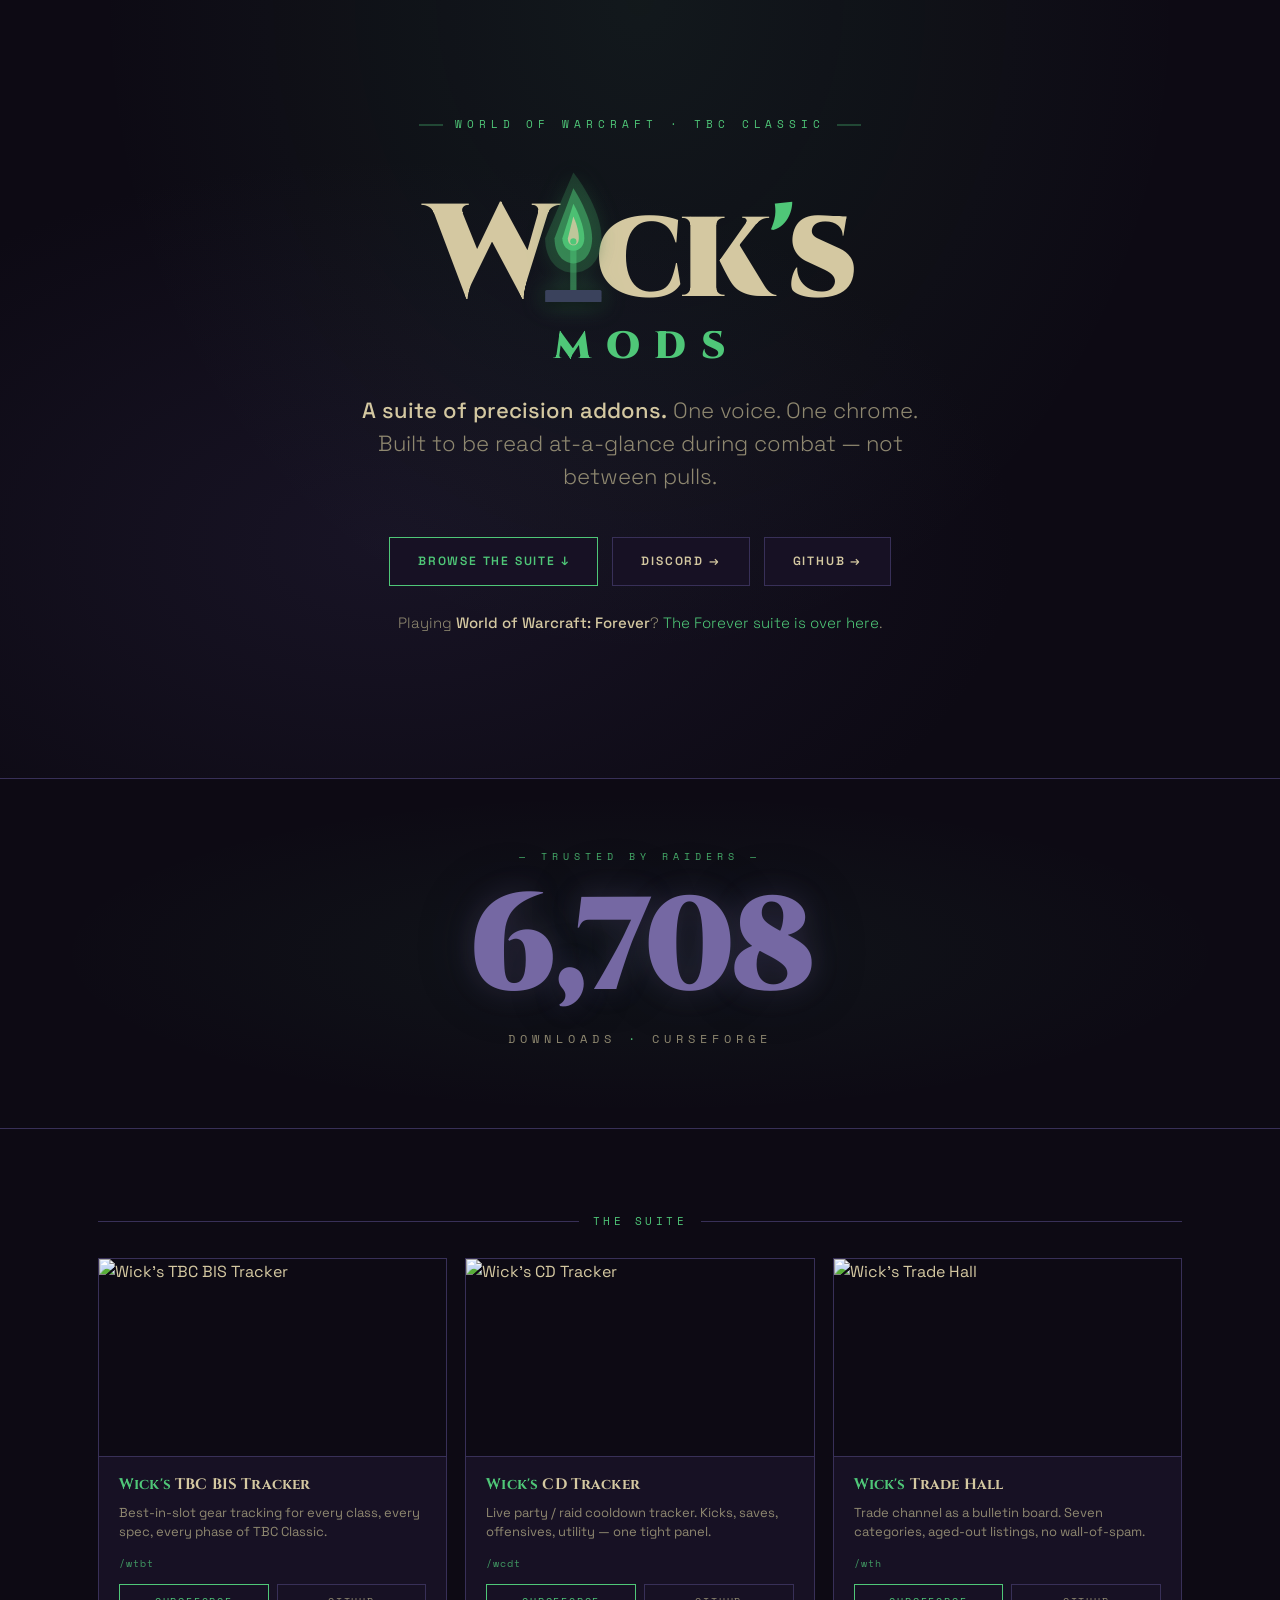
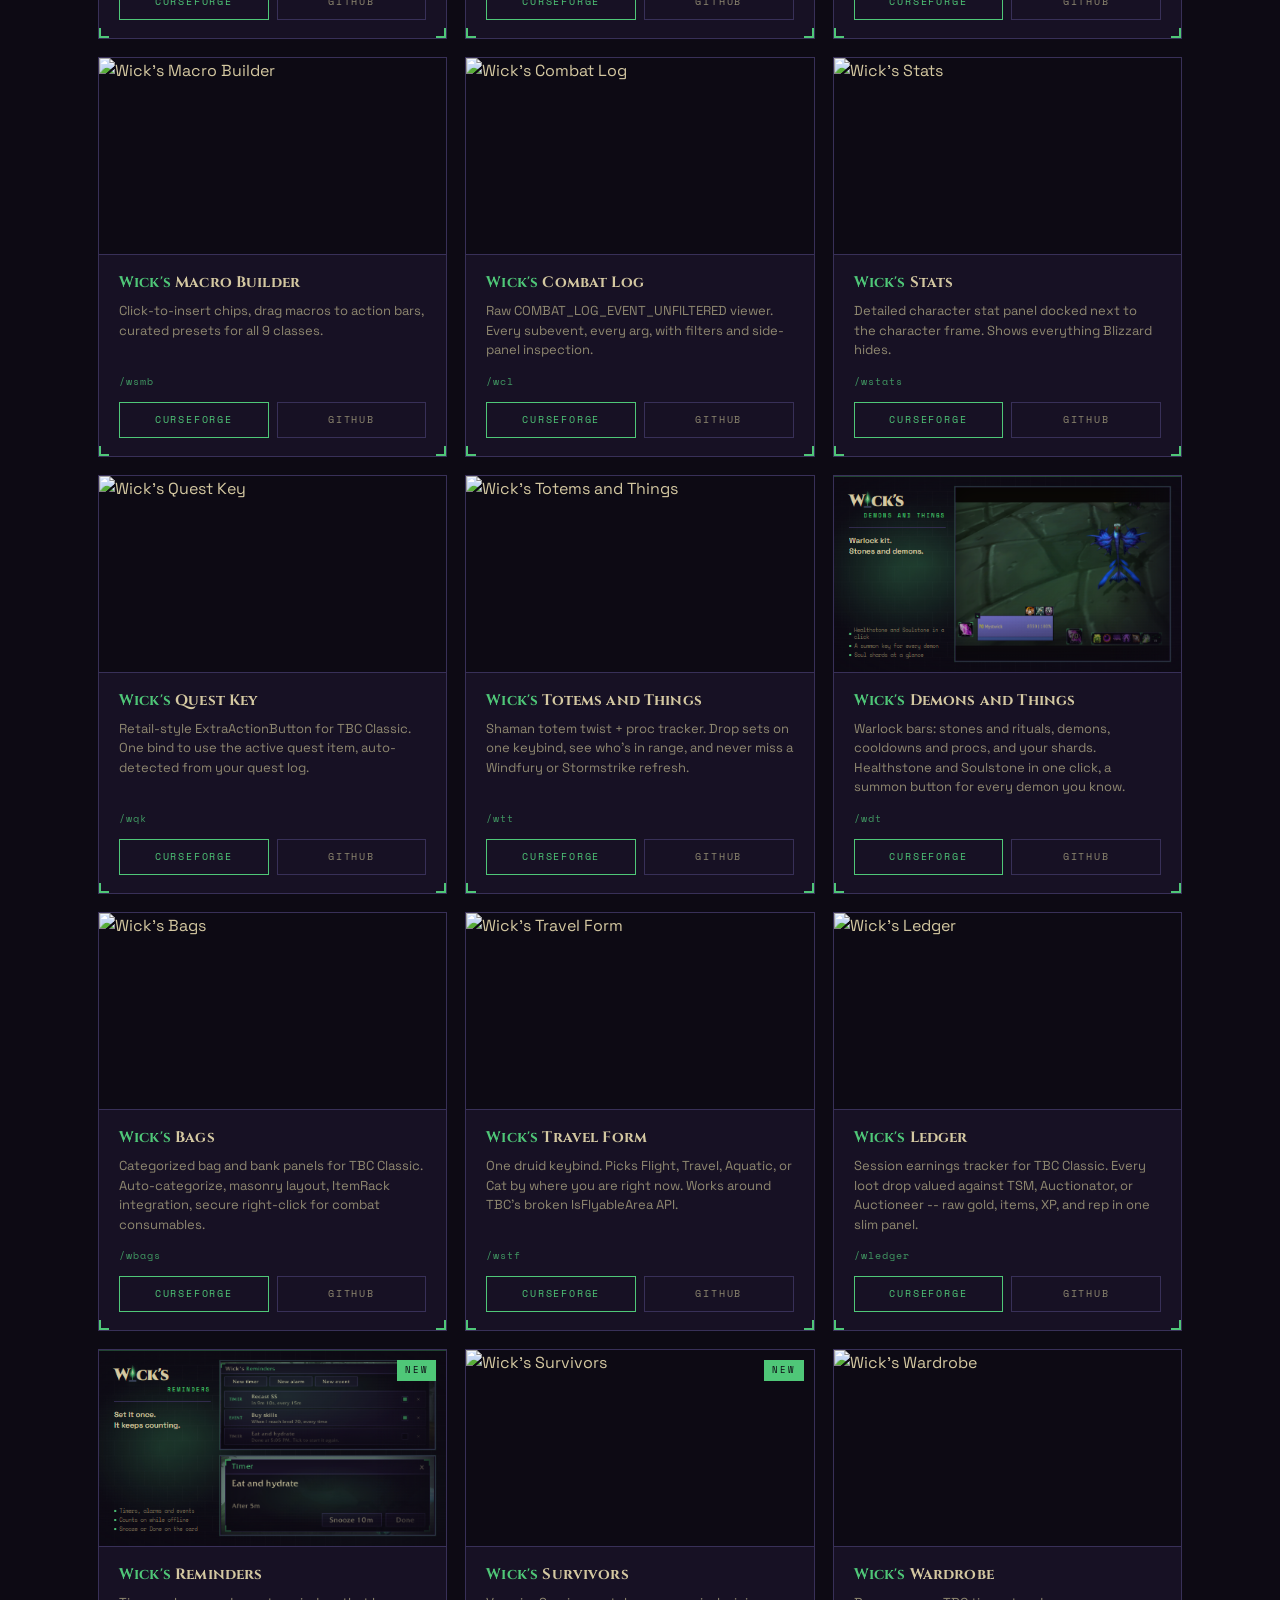
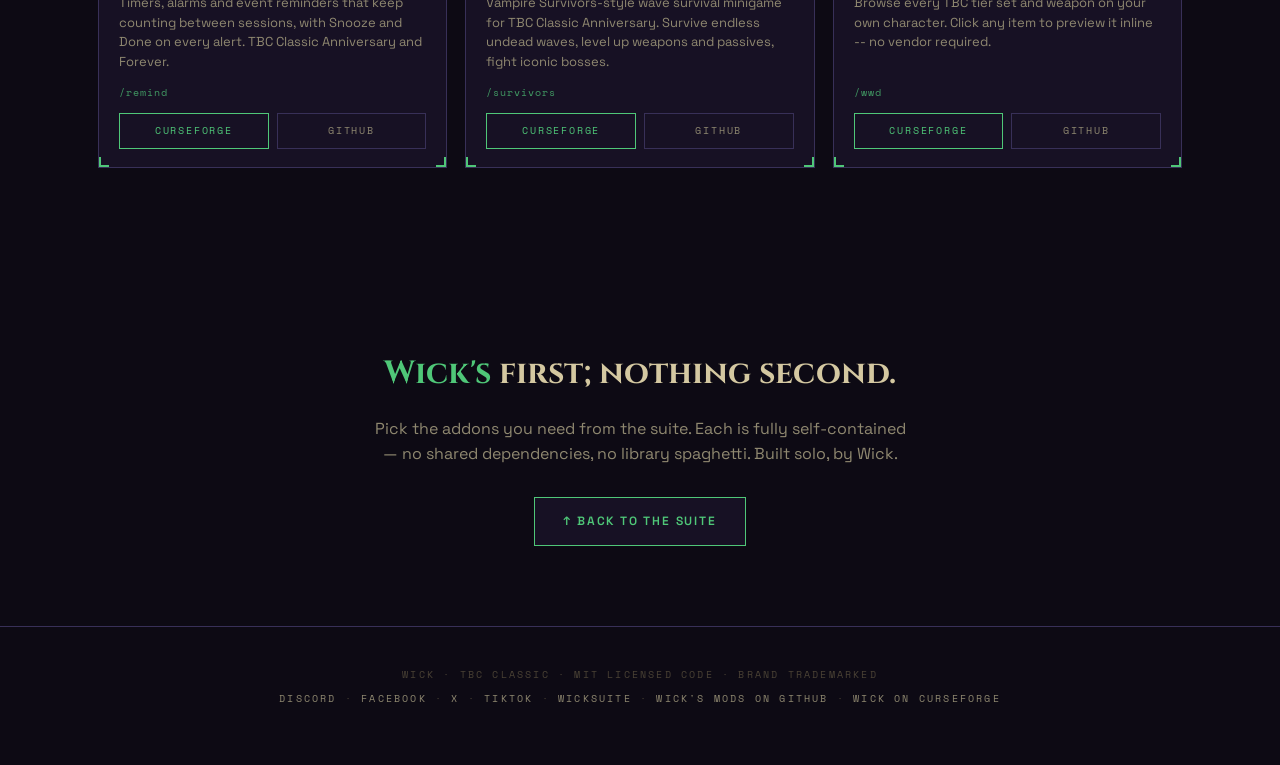
==== tbc/index.html @ 167e9717 "Refresh CF download stats + approval status" ====
<!DOCTYPE html>
<html lang="en">
<head>
<meta charset="UTF-8">
<meta name="viewport" content="width=device-width, initial-scale=1">
<title>Wick's Mods — Precision Addons for TBC Classic</title>
<meta name="description" content="A suite of precision addons for TBC Classic. One voice, one chrome. Wick's TBC BIS Tracker, CD Tracker, Trade Hall, Macro Builder, Combat Log.">
<link rel="canonical" href="https://wicksmods.com/tbc/">

<!-- Favicon -->
<link rel="icon" type="image/png" sizes="256x256" href="../images/favicon.png">
<link rel="apple-touch-icon" sizes="256x256" href="../images/favicon.png">

<!-- Open Graph — canonical domain is wicksmods.com (Cloudflare Worker);
     wicksmods.github.io remains as a mirror -->
<meta property="og:type" content="website">
<meta property="og:title" content="Wick's Mods — Precision Addons for TBC Classic">
<meta property="og:description" content="A suite of precision addons. One voice. One chrome. Built to be read at-a-glance during combat.">
<meta property="og:image" content="https://wicksmods.com/images/suite/banner-tbc-2x.png">
<meta property="og:image:width" content="1720">
<meta property="og:image:height" content="640">
<meta property="og:image:alt" content="Wick's Suite — precision addons for TBC Classic, displayed as branded vertical cards.">
<meta property="og:url" content="https://wicksmods.com/tbc">
<meta property="og:site_name" content="Wick's Mods">

<!-- Twitter Card -->
<meta name="twitter:card" content="summary_large_image">
<meta name="twitter:site" content="@wicksmods">
<meta name="twitter:creator" content="@wicksmods">
<meta name="twitter:title" content="Wick's Mods — Precision Addons for TBC Classic">
<meta name="twitter:description" content="A suite of precision addons. One voice. One chrome.">
<meta name="twitter:image" content="https://wicksmods.com/images/suite/banner-tbc-2x.png">
<meta name="twitter:image:alt" content="Wick's Suite — precision addons for TBC Classic.">

<!-- Theme color (mobile browser chrome) -->
<meta name="theme-color" content="#0D0A14">

<link href="https://fonts.googleapis.com/css2?family=Cinzel:wght@400;700;900&family=Space+Grotesk:wght@300;400;500;600;700&family=Space+Mono:wght@400;700&display=swap" rel="stylesheet">
<style>
  /* Wick locked palette ───────────────────────────────────── */
  :root {
    --fel:        #4FC778;
    --void:       #0D0A14;
    --shadow:     #171124;
    --border:     #383058;
    --text:       #D4C8A1;
    --text-dim:   #8F8870;
    --text-mute:  #4A4235;
  }

  * { box-sizing: border-box; margin: 0; padding: 0; }
  html, body { background: var(--void); color: var(--text); }
  body {
    font-family: 'Space Grotesk', sans-serif;
    font-size: 16px;
    line-height: 1.6;
    min-height: 100vh;
    overflow-x: hidden;
  }
  a { color: var(--fel); text-decoration: none; transition: color 0.15s; }
  a:hover { color: var(--text); }

  .container { max-width: 1140px; margin: 0 auto; padding: 0 28px; }

  /* Hero ──────────────────────────────────────────────────── */
  .hero {
    padding: 110px 28px 100px;
    text-align: center;
    position: relative;
    background:
      radial-gradient(ellipse at 50% 0%, rgba(79,199,120,0.08) 0%, transparent 60%),
      radial-gradient(ellipse at 30% 70%, rgba(56,48,88,0.25) 0%, transparent 50%);
  }
  .hero-eyebrow {
    font-family: 'Space Mono', monospace;
    font-size: 11px;
    letter-spacing: 0.45em;
    text-transform: uppercase;
    color: var(--fel);
    margin-bottom: 26px;
    display: inline-block;
    position: relative;
    padding: 0 36px;
  }
  .hero-eyebrow::before, .hero-eyebrow::after {
    content: '';
    position: absolute;
    top: 50%; transform: translateY(-50%);
    width: 24px; height: 1px;
    background: var(--fel);
    opacity: 0.6;
  }
  .hero-eyebrow::before { left: 0; }
  .hero-eyebrow::after  { right: 0; }
  /* Wordmark — flame-as-i. Glyph height 1.08em with -0.06em side margins
     so the flame slots between W and c-k-'-s like a hot ligature. */
  .wordmark {
    font-family: 'Cinzel', serif;
    font-weight: 900;
    font-size: 132px;
    letter-spacing: -0.04em;
    line-height: 1;
    color: var(--text);
    white-space: nowrap;
    position: relative;
    margin-bottom: 6px;
  }
  .wordmark svg {
    /* Width derived from viewBox aspect (40/91 ≈ 0.475em). Pinned explicitly
       so browsers don't fall back to default SVG sizing. */
    height: 1.08em; width: 0.475em;
    vertical-align: -0.05em;
    margin: 0 -0.06em;
    position: relative; z-index: 2;
    filter:
      drop-shadow(0 0.025em 0.05em rgba(0,0,0,0.55))
      drop-shadow(0 0 0.08em rgba(79,199,120,0.35));
  }
  .wordmark .apo { color: var(--fel); }
  .wordmark-sub {
    font-family: 'Cinzel', serif;
    font-weight: 900;
    font-size: 38px;
    letter-spacing: 0.4em;
    line-height: 1;
    color: var(--fel);
    margin-bottom: 28px;
    /* Slight indent so MODS sits visually under "ck's" rather than dead-centered */
    padding-left: 0.4em;
  }
  .hero-tagline {
    font-size: 22px;
    font-weight: 300;
    color: var(--text-dim);
    max-width: 580px;
    margin: 0 auto 44px;
    line-height: 1.5;
  }
  .hero-tagline em { color: var(--text); font-style: normal; font-weight: 500; }
  .hero-actions { display: flex; gap: 14px; justify-content: center; flex-wrap: wrap; }

  /* Buttons ───────────────────────────────────────────────── */
  .btn {
    display: inline-flex; align-items: center; gap: 10px;
    padding: 14px 28px;
    font-family: 'Space Grotesk', sans-serif;
    font-weight: 600; font-size: 12px;
    letter-spacing: 0.15em; text-transform: uppercase;
    border: 1px solid var(--border);
    background: var(--shadow);
    color: var(--text);
    transition: all 0.18s;
    cursor: pointer;
  }
  .btn:hover { border-color: var(--fel); color: var(--fel); }
  .btn.primary { color: var(--fel); border-color: var(--fel); }
  .btn.primary:hover { background: rgba(79,199,120,0.10); }

  /* Stat band ───────────────────────────────────────────────── */
  .stat-band {
    padding: 70px 28px 80px;
    text-align: center;
    position: relative;
    border-top: 1px solid var(--border);
    border-bottom: 1px solid var(--border);
    background:
      radial-gradient(ellipse at 50% 50%, rgba(79,199,120,0.06) 0%, transparent 65%),
      var(--void);
  }
  .stat-eyebrow {
    font-family: 'Space Mono', monospace;
    font-size: 10px;
    letter-spacing: 0.5em;
    text-transform: uppercase;
    color: var(--fel);
    margin-bottom: 22px;
    opacity: 0.85;
  }
  .stat-number {
    font-family: 'Cinzel', serif;
    font-weight: 900;
    font-size: 132px;
    letter-spacing: -0.03em;
    line-height: 0.95;
    /* Lifted-from-locked muted purple (#383058 at ~50% lightness) — sits
       behind the cream wordmark visually so the headline still wins. */
    color: #7568a3;
    /* Faint matching purple aura */
    text-shadow:
      0 0 28px rgba(117, 104, 163, 0.22),
      0 0 64px rgba(56, 48, 88, 0.18);
    /* Prevent layout jitter when JS swaps the number after fetch */
    font-variant-numeric: tabular-nums;
    display: inline-block;
  }
  .stat-label {
    font-family: 'Space Mono', monospace;
    font-size: 12px;
    letter-spacing: 0.42em;
    text-transform: uppercase;
    color: var(--text-dim);
    margin-top: 16px;
  }
  .stat-label .accent { color: var(--fel); }
  @media (max-width: 800px) {
    .stat-number { font-size: 88px; }
    .stat-band { padding: 56px 28px 60px; }
  }
  @media (max-width: 480px) {
    .stat-number { font-size: 64px; }
    .stat-label { font-size: 10px; letter-spacing: 0.3em; }
  }

  /* Section labels ─────────────────────────────────────────── */
  .section-label {
    font-family: 'Space Mono', monospace;
    font-size: 11px;
    letter-spacing: 0.32em;
    text-transform: uppercase;
    color: var(--fel);
    display: flex; align-items: center; gap: 14px;
    margin: 84px 0 28px;
  }
  .section-label::before, .section-label::after {
    content: ''; flex: 1; height: 1px; background: var(--border);
  }

  /* Card grid ──────────────────────────────────────────────── */
  .grid {
    display: grid;
    grid-template-columns: repeat(auto-fit, minmax(320px, 1fr));
    gap: 18px;
    margin-bottom: 100px;
  }
  .card {
    position: relative;
    background: var(--shadow);
    border: 1px solid var(--border);
    transition: all 0.22s ease-out;
    display: flex;
    flex-direction: column;
    color: var(--text);
    overflow: visible;
  }
  /* Fel-green L-brackets at all four corners */
  .card .br { position: absolute; pointer-events: none; }
  .card .br.tl { top: 0; left: 0; }
  .card .br.tr { top: 0; right: 0; }
  .card .br.bl { bottom: 0; left: 0; }
  .card .br.br { bottom: 0; right: 0; }
  .card .br .h, .card .br .v { position: absolute; background: var(--fel); }
  .card .br .h { width: 10px; height: 2px; }
  .card .br .v { width: 2px; height: 10px; }
  .card .br.tl .h, .card .br.tl .v { top: 0; left: 0; }
  .card .br.tr .h, .card .br.tr .v { top: 0; right: 0; }
  .card .br.bl .h, .card .br.bl .v { bottom: 0; left: 0; }
  .card .br.br .h, .card .br.br .v { bottom: 0; right: 0; }

  .card:hover { transform: translateY(-3px); border-color: var(--fel); }
  .card-thumb {
    width: 100%; aspect-ratio: 460 / 260;
    overflow: hidden; background: var(--void);
    position: relative;
  }
  .card-thumb img { width: 100%; height: 100%; display: block; object-fit: cover; }
  .card-meta { padding: 16px 20px 18px; border-top: 1px solid var(--border); flex: 1; display: flex; flex-direction: column; }
  .card-name {
    font-family: 'Cinzel', serif; font-weight: 700;
    font-size: 15px; letter-spacing: 0.01em;
    color: var(--text);
    margin-bottom: 6px;
  }
  .card-name .apo { color: var(--fel); }
  .card-tagline {
    font-size: 13px; color: var(--text-dim); line-height: 1.5;
    margin-bottom: 14px; flex: 1;
  }
  .card-slash {
    font-family: 'Space Mono', monospace;
    font-size: 10px; color: var(--fel);
    letter-spacing: 0.1em;
    margin-bottom: 12px;
    opacity: 0.75;
  }
  .card-actions { display: flex; gap: 8px; }
  .card-btn {
    flex: 1; text-align: center;
    padding: 9px 10px;
    font-family: 'Space Mono', monospace;
    font-size: 10px; letter-spacing: 0.18em;
    text-transform: uppercase;
    background: transparent;
    color: var(--text-dim);
    border: 1px solid var(--border);
    transition: all 0.15s;
    text-decoration: none;
  }
  .card-btn:hover { color: var(--fel); border-color: var(--fel); }
  .card-btn.cf { color: var(--fel); border-color: var(--fel); }
  .card-btn.cf:hover { background: rgba(79,199,120,0.10); }

  /* "New" badge for fresh addons */
  .new-badge {
    position: absolute; top: 10px; right: 10px;
    font-family: 'Space Mono', monospace;
    font-size: 9px; letter-spacing: 0.2em; text-transform: uppercase;
    color: var(--void); background: var(--fel);
    padding: 3px 8px;
    z-index: 2;
  }
  /* Variant for addons still awaiting CurseForge review — swapped in by JS
     when data/addons-status.json says the slug is "pending". The CF link
     would 404 in that state, so we also dim the CF button and disable it. */
  .new-badge.pending {
    background: #c8a84b;          /* warm amber to read as "in-progress" */
    letter-spacing: 0.14em;        /* "Pending approval" needs more room */
  }
  .card.is-pending .card-btn.cf {
    opacity: 0.45;
    pointer-events: none;
    cursor: not-allowed;
  }

  /* CTA strip ──────────────────────────────────────────────── */
  .cta {
    padding: 80px 28px;
    text-align: center;
  }
  .cta h2 {
    font-family: 'Cinzel', serif; font-weight: 700;
    font-size: 32px; color: var(--text);
    margin-bottom: 16px;
  }
  .cta h2 .apo { color: var(--fel); }
  .cta p {
    font-size: 16px; color: var(--text-dim);
    max-width: 540px; margin: 0 auto 30px;
  }

  /* Footer ─────────────────────────────────────────────────── */
  footer {
    padding: 40px 28px 50px;
    text-align: center;
    font-family: 'Space Mono', monospace;
    font-size: 10px; letter-spacing: 0.22em;
    color: var(--text-mute); text-transform: uppercase;
    border-top: 1px solid var(--border);
  }
  footer a { color: var(--text-dim); }
  footer a:hover { color: var(--fel); }
  footer .row { margin-bottom: 8px; }

  /* Responsive ─────────────────────────────────────────────── */
  @media (max-width: 800px) {
    .wordmark { font-size: 84px; }
    .wordmark-sub { font-size: 24px; letter-spacing: 0.35em; }
    .hero { padding: 80px 28px 70px; }
    .hero-tagline { font-size: 18px; }
  }
  @media (max-width: 480px) {
    .wordmark { font-size: 60px; }
    .wordmark-sub { font-size: 18px; letter-spacing: 0.3em; }
  }
</style>
</head>
<body>

<!-- Reusable flame-as-i SVG symbol used by the wordmark. -->
<svg width="0" height="0" style="position:absolute;" aria-hidden="true">
  <defs>
    <symbol id="flame-i" viewBox="20 0 40 91">
      <rect x="38" y="52" width="4" height="36" fill="#4FC778" opacity="0.5"/>
      <ellipse cx="40" cy="88" rx="18" ry="5" fill="#4FC778" opacity="0.15"/>
      <rect x="22" y="83" width="36" height="8" rx="1" fill="#383058"/>
      <rect x="22" y="83" width="36" height="8" rx="1" fill="#4FC778" opacity="0.12"/>
      <path d="M40 8 C40 8, 58 30, 58 50 C58 63.8, 50.1 72, 40 72 C29.9 72, 22 63.8, 22 50 C22 30, 40 8 Z" fill="#4FC778" opacity="0.2"/>
      <path d="M40 18 C40 18, 52 36, 52 50 C52 59.9, 46.6 66, 40 66 C33.4 66, 28 59.9, 28 50 C28 36, 40 18 Z" fill="#4FC778" opacity="0.5"/>
      <path d="M40 28 C40 28, 47 40, 47 50 C47 54.9, 43.9 58, 40 58 C36.1 58, 33 54.9, 33 50 C33 40, 40 28 Z" fill="#4FC778" opacity="0.9"/>
      <path d="M40 36 C40 36, 43.5 43, 43.5 50 C43.5 52.8, 42 54.5, 40 54.5 C38 54.5, 36.5 52.8, 36.5 50 C36.5 43, 40 36 Z" fill="#D4C8A1" opacity="0.85"/>
      <circle cx="40" cy="52" r="2" fill="#4FC778"/>
    </symbol>
  </defs>
</svg>

<!-- HERO ────────────────────────────────────────────────── -->
<section class="hero">
  <div class="hero-eyebrow">World of Warcraft · TBC Classic</div>
  <div class="wordmark">W<svg width="40" height="91"><use href="#flame-i"/></svg>ck<span class="apo">'</span>s</div>
  <div class="wordmark-sub">MODS</div>
  <div class="hero-tagline">
    <em>A suite of precision addons.</em> One voice. One chrome. Built to be read at-a-glance during combat — not between pulls.
  </div>
  <div class="hero-actions">
    <a href="#suite" class="btn primary">Browse the Suite ↓</a>
    <a href="https://discord.gg/GWGTMhYBZY" class="btn">Discord →</a>
    <a href="https://github.com/Wicks-mods" class="btn">GitHub →</a>
  </div>
  <div class="hero-tagline" style="margin-top:26px;font-size:15px">
    Playing <em>World of Warcraft: Forever</em>? <a href="/">The Forever suite is over here</a>.
  </div>
</section>

<!-- STAT BAND ───────────────────────────────────────────── -->
<section class="stat-band">
  <div class="stat-eyebrow">— Trusted by raiders —</div>
  <div class="stat-number" id="total-downloads" data-default="6708">6708</div>
  <div class="stat-label">Downloads <span class="accent">·</span> CurseForge</div>
</section>

<!-- SUITE GRID ─────────────────────────────────────────── -->
<section class="container" id="suite">
  <div class="section-label">The Suite</div>

  <div class="grid">

    <!-- BIS Tracker -->
    <div class="card">
      <div class="br tl"><div class="h"></div><div class="v"></div></div>
      <div class="br tr"><div class="h"></div><div class="v"></div></div>
      <div class="br bl"><div class="h"></div><div class="v"></div></div>
      <div class="br br"><div class="h"></div><div class="v"></div></div>
      <div class="card-thumb">
        <img src="../images/bis/thumb.png" alt="Wick's TBC BIS Tracker">
      </div>
      <div class="card-meta">
        <div class="card-name"><span class="apo">Wick's</span> TBC BIS Tracker</div>
        <div class="card-tagline">Best-in-slot gear tracking for every class, every spec, every phase of TBC Classic.</div>
        <div class="card-slash">/wtbt</div>
        <div class="card-actions">
          <a href="https://www.curseforge.com/wow/addons/wicks-tbc-bis-tracker" class="card-btn cf">CurseForge</a>
          <a href="https://github.com/Wicks-mods/WickidsTBCBISTracker" class="card-btn">GitHub</a>
        </div>
      </div>
    </div>

    <!-- CD Tracker -->
    <div class="card">
      <div class="br tl"><div class="h"></div><div class="v"></div></div>
      <div class="br tr"><div class="h"></div><div class="v"></div></div>
      <div class="br bl"><div class="h"></div><div class="v"></div></div>
      <div class="br br"><div class="h"></div><div class="v"></div></div>
      <div class="card-thumb">
        <img src="../images/cd/thumb.png" alt="Wick's CD Tracker">
      </div>
      <div class="card-meta">
        <div class="card-name"><span class="apo">Wick's</span> CD Tracker</div>
        <div class="card-tagline">Live party / raid cooldown tracker. Kicks, saves, offensives, utility — one tight panel.</div>
        <div class="card-slash">/wcdt</div>
        <div class="card-actions">
          <a href="https://www.curseforge.com/wow/addons/wicks-cd-tracker" class="card-btn cf">CurseForge</a>
          <a href="https://github.com/Wicks-mods/WicksCDTracker" class="card-btn">GitHub</a>
        </div>
      </div>
    </div>

    <!-- Trade Hall -->
    <div class="card">
      <div class="br tl"><div class="h"></div><div class="v"></div></div>
      <div class="br tr"><div class="h"></div><div class="v"></div></div>
      <div class="br bl"><div class="h"></div><div class="v"></div></div>
      <div class="br br"><div class="h"></div><div class="v"></div></div>
      <div class="card-thumb">
        <img src="../images/trade/thumb.png" alt="Wick's Trade Hall">
      </div>
      <div class="card-meta">
        <div class="card-name"><span class="apo">Wick's</span> Trade Hall</div>
        <div class="card-tagline">Trade channel as a bulletin board. Seven categories, aged-out listings, no wall-of-spam.</div>
        <div class="card-slash">/wth</div>
        <div class="card-actions">
          <a href="https://www.curseforge.com/wow/addons/trade-hall" class="card-btn cf">CurseForge</a>
          <a href="https://github.com/Wicks-mods/WicksTradeHall" class="card-btn">GitHub</a>
        </div>
      </div>
    </div>

    <!-- Macro Builder -->
    <div class="card">
      <div class="br tl"><div class="h"></div><div class="v"></div></div>
      <div class="br tr"><div class="h"></div><div class="v"></div></div>
      <div class="br bl"><div class="h"></div><div class="v"></div></div>
      <div class="br br"><div class="h"></div><div class="v"></div></div>
      <div class="card-thumb">
        <img src="../images/macro/thumb.png" alt="Wick's Macro Builder">
      </div>
      <div class="card-meta">
        <div class="card-name"><span class="apo">Wick's</span> Macro Builder</div>
        <div class="card-tagline">Click-to-insert chips, drag macros to action bars, curated presets for all 9 classes.</div>
        <div class="card-slash">/wsmb</div>
        <div class="card-actions">
          <a href="https://www.curseforge.com/wow/addons/wicks-macro-builder" class="card-btn cf">CurseForge</a>
          <a href="https://github.com/Wicks-mods/WicksMacroBuilder" class="card-btn">GitHub</a>
        </div>
      </div>
    </div>

    <!-- Combat Log -->
    <div class="card">
      <div class="br tl"><div class="h"></div><div class="v"></div></div>
      <div class="br tr"><div class="h"></div><div class="v"></div></div>
      <div class="br bl"><div class="h"></div><div class="v"></div></div>
      <div class="br br"><div class="h"></div><div class="v"></div></div>
      <div class="card-thumb">
        <img src="../images/combat/thumb.png" alt="Wick's Combat Log">
      </div>
      <div class="card-meta">
        <div class="card-name"><span class="apo">Wick's</span> Combat Log</div>
        <div class="card-tagline">Raw COMBAT_LOG_EVENT_UNFILTERED viewer. Every subevent, every arg, with filters and side-panel inspection.</div>
        <div class="card-slash">/wcl</div>
        <div class="card-actions">
          <a href="https://www.curseforge.com/wow/addons/wicks-combat-log" class="card-btn cf">CurseForge</a>
          <a href="https://github.com/Wicks-mods/WicksCombatLog" class="card-btn">GitHub</a>
        </div>
      </div>
    </div>

    <!-- Stats -->
    <div class="card">
      <div class="br tl"><div class="h"></div><div class="v"></div></div>
      <div class="br tr"><div class="h"></div><div class="v"></div></div>
      <div class="br bl"><div class="h"></div><div class="v"></div></div>
      <div class="br br"><div class="h"></div><div class="v"></div></div>
      <div class="card-thumb">
        <img src="../images/stats/thumb.png" alt="Wick's Stats">
      </div>
      <div class="card-meta">
        <div class="card-name"><span class="apo">Wick's</span> Stats</div>
        <div class="card-tagline">Detailed character stat panel docked next to the character frame. Shows everything Blizzard hides.</div>
        <div class="card-slash">/wstats</div>
        <div class="card-actions">
          <a href="https://www.curseforge.com/wow/addons/wicks-stats" class="card-btn cf">CurseForge</a>
          <a href="https://github.com/Wicks-mods/WicksStats" class="card-btn">GitHub</a>
        </div>
      </div>
    </div>

    <!-- Quest Key -->
    <div class="card">
      <div class="br tl"><div class="h"></div><div class="v"></div></div>
      <div class="br tr"><div class="h"></div><div class="v"></div></div>
      <div class="br bl"><div class="h"></div><div class="v"></div></div>
      <div class="br br"><div class="h"></div><div class="v"></div></div>
      <div class="card-thumb">
        <img src="../images/questkey/thumb.png" alt="Wick's Quest Key">
      </div>
      <div class="card-meta">
        <div class="card-name"><span class="apo">Wick's</span> Quest Key</div>
        <div class="card-tagline">Retail-style ExtraActionButton for TBC Classic. One bind to use the active quest item, auto-detected from your quest log.</div>
        <div class="card-slash">/wqk</div>
        <div class="card-actions">
          <a href="https://www.curseforge.com/wow/addons/wicks-quest-key" class="card-btn cf">CurseForge</a>
          <a href="https://github.com/Wicks-mods/WicksQuestKey" class="card-btn">GitHub</a>
        </div>
      </div>
    </div>

    <!-- Totems and Things -->
    <div class="card">
      <div class="br tl"><div class="h"></div><div class="v"></div></div>
      <div class="br tr"><div class="h"></div><div class="v"></div></div>
      <div class="br bl"><div class="h"></div><div class="v"></div></div>
      <div class="br br"><div class="h"></div><div class="v"></div></div>
      <div class="card-thumb">
        <img src="../images/totems/thumb.png" alt="Wick's Totems and Things">
      </div>
      <div class="card-meta">
        <div class="card-name"><span class="apo">Wick's</span> Totems and Things</div>
        <div class="card-tagline">Shaman totem twist + proc tracker. Drop sets on one keybind, see who's in range, and never miss a Windfury or Stormstrike refresh.</div>
        <div class="card-slash">/wtt</div>
        <div class="card-actions">
          <a href="https://www.curseforge.com/wow/addons/wicks-totems-and-things" class="card-btn cf">CurseForge</a>
          <a href="https://github.com/Wicks-mods/WicksTotemsAndThings" class="card-btn">GitHub</a>
        </div>
      </div>
    </div>

    <!-- Demons and Things -->
    <div class="card">
      <div class="br tl"><div class="h"></div><div class="v"></div></div>
      <div class="br tr"><div class="h"></div><div class="v"></div></div>
      <div class="br bl"><div class="h"></div><div class="v"></div></div>
      <div class="br br"><div class="h"></div><div class="v"></div></div>
      <div class="card-thumb">
        <img src="../images/demons/thumb.png" alt="Wick's Demons and Things">
      </div>
      <div class="card-meta">
        <div class="card-name"><span class="apo">Wick's</span> Demons and Things</div>
        <div class="card-tagline">Warlock bars: stones and rituals, demons, cooldowns and procs, and your shards. Healthstone and Soulstone in one click, a summon button for every demon you know.</div>
        <div class="card-slash">/wdt</div>
        <div class="card-actions">
          <a href="https://www.curseforge.com/wow/addons/wicks-demons-and-things" class="card-btn cf">CurseForge</a>
          <a href="https://github.com/Wicks-mods/WicksDemonsAndThings" class="card-btn">GitHub</a>
        </div>
      </div>
    </div>

    <!-- Bags -->
    <div class="card">
      <div class="br tl"><div class="h"></div><div class="v"></div></div>
      <div class="br tr"><div class="h"></div><div class="v"></div></div>
      <div class="br bl"><div class="h"></div><div class="v"></div></div>
      <div class="br br"><div class="h"></div><div class="v"></div></div>
      <div class="card-thumb">
        <img src="../images/bags/thumb.png" alt="Wick's Bags">
      </div>
      <div class="card-meta">
        <div class="card-name"><span class="apo">Wick's</span> Bags</div>
        <div class="card-tagline">Categorized bag and bank panels for TBC Classic. Auto-categorize, masonry layout, ItemRack integration, secure right-click for combat consumables.</div>
        <div class="card-slash">/wbags</div>
        <div class="card-actions">
          <a href="https://www.curseforge.com/wow/addons/wicks-bags" class="card-btn cf">CurseForge</a>
          <a href="https://github.com/Wicks-mods/WicksBags" class="card-btn">GitHub</a>
        </div>
      </div>
    </div>

    <!-- Travel Form -->
    <div class="card">
      <div class="br tl"><div class="h"></div><div class="v"></div></div>
      <div class="br tr"><div class="h"></div><div class="v"></div></div>
      <div class="br bl"><div class="h"></div><div class="v"></div></div>
      <div class="br br"><div class="h"></div><div class="v"></div></div>
      <div class="card-thumb">
        <img src="../images/travel/thumb.png" alt="Wick's Travel Form">
      </div>
      <div class="card-meta">
        <div class="card-name"><span class="apo">Wick's</span> Travel Form</div>
        <div class="card-tagline">One druid keybind. Picks Flight, Travel, Aquatic, or Cat by where you are right now. Works around TBC's broken IsFlyableArea API.</div>
        <div class="card-slash">/wstf</div>
        <div class="card-actions">
          <a href="https://www.curseforge.com/wow/addons/wicks-travel-form" class="card-btn cf">CurseForge</a>
          <a href="https://github.com/Wicks-mods/WicksTravelForm" class="card-btn">GitHub</a>
        </div>
      </div>
    </div>

    <!-- Ledger -->
    <div class="card">
      <div class="br tl"><div class="h"></div><div class="v"></div></div>
      <div class="br tr"><div class="h"></div><div class="v"></div></div>
      <div class="br bl"><div class="h"></div><div class="v"></div></div>
      <div class="br br"><div class="h"></div><div class="v"></div></div>
      <div class="card-thumb">
        <img src="../images/ledger/thumb.png" alt="Wick's Ledger">
      </div>
      <div class="card-meta">
        <div class="card-name"><span class="apo">Wick's</span> Ledger</div>
        <div class="card-tagline">Session earnings tracker for TBC Classic. Every loot drop valued against TSM, Auctionator, or Auctioneer -- raw gold, items, XP, and rep in one slim panel.</div>
        <div class="card-slash">/wledger</div>
        <div class="card-actions">
          <a href="https://www.curseforge.com/wow/addons/wicks-ledger" class="card-btn cf">CurseForge</a>
          <a href="https://github.com/Wicks-mods/WicksLedger" class="card-btn">GitHub</a>
        </div>
      </div>
    </div>

    <!-- Reminders -->
    <div class="card">
      <div class="br tl"><div class="h"></div><div class="v"></div></div>
      <div class="br tr"><div class="h"></div><div class="v"></div></div>
      <div class="br bl"><div class="h"></div><div class="v"></div></div>
      <div class="br br"><div class="h"></div><div class="v"></div></div>
      <div class="new-badge">New</div>
      <div class="card-thumb">
        <img src="../images/reminders/thumb.png" alt="Wick's Reminders">
      </div>
      <div class="card-meta">
        <div class="card-name"><span class="apo">Wick's</span> Reminders</div>
        <div class="card-tagline">Timers, alarms and event reminders that keep counting between sessions, with Snooze and Done on every alert. TBC Classic Anniversary and Forever.</div>
        <div class="card-slash">/remind</div>
        <div class="card-actions">
          <a href="https://www.curseforge.com/wow/addons/wicks-reminders" class="card-btn cf">CurseForge</a>
          <a href="https://github.com/Wicks-mods/WicksReminders" class="card-btn">GitHub</a>
        </div>
      </div>
    </div>

    <!-- Survivors -->
    <div class="card">
      <div class="new-badge">New</div>
      <div class="br tl"><div class="h"></div><div class="v"></div></div>
      <div class="br tr"><div class="h"></div><div class="v"></div></div>
      <div class="br bl"><div class="h"></div><div class="v"></div></div>
      <div class="br br"><div class="h"></div><div class="v"></div></div>
      <div class="card-thumb">
        <img src="../images/survivors/thumb.png" alt="Wick's Survivors">
      </div>
      <div class="card-meta">
        <div class="card-name"><span class="apo">Wick's</span> Survivors</div>
        <div class="card-tagline">Vampire Survivors-style wave survival minigame for TBC Classic Anniversary. Survive endless undead waves, level up weapons and passives, fight iconic bosses.</div>
        <div class="card-slash">/survivors</div>
        <div class="card-actions">
          <a href="https://www.curseforge.com/wow/addons/wicks-survivors" class="card-btn cf">CurseForge</a>
          <a href="https://github.com/Wicks-mods/WicksSurvivors" class="card-btn">GitHub</a>
        </div>
      </div>
    </div>

    <!-- Wardrobe -->
    <div class="card">
      <div class="br tl"><div class="h"></div><div class="v"></div></div>
      <div class="br tr"><div class="h"></div><div class="v"></div></div>
      <div class="br bl"><div class="h"></div><div class="v"></div></div>
      <div class="br br"><div class="h"></div><div class="v"></div></div>
      <div class="card-thumb">
        <img src="../images/wardrobe/thumb.png" alt="Wick's Wardrobe">
      </div>
      <div class="card-meta">
        <div class="card-name"><span class="apo">Wick's</span> Wardrobe</div>
        <div class="card-tagline">Browse every TBC tier set and weapon on your own character. Click any item to preview it inline -- no vendor required.</div>
        <div class="card-slash">/wwd</div>
        <div class="card-actions">
          <a href="https://www.curseforge.com/wow/addons/wicks-wardrobe" class="card-btn cf">CurseForge</a>
          <a href="https://github.com/Wicks-mods/WicksWardrobe" class="card-btn">GitHub</a>
        </div>
      </div>
    </div>

  </div>
</section>

<!-- BRAND STRIP ─────────────────────────────────────────── -->
<!-- CTA ─────────────────────────────────────────────────── -->
<section class="cta">
  <h2><span class="apo">Wick's</span> first; nothing second.</h2>
  <p>Pick the addons you need from the suite. Each is fully self-contained — no shared dependencies, no library spaghetti. Built solo, by Wick.</p>
  <a href="#suite" class="btn primary">↑ Back to the suite</a>
</section>

<!-- FOOTER ─────────────────────────────────────────────── -->
<footer>
  <div class="row">Wick · TBC Classic · MIT licensed code · Brand trademarked</div>
  <div class="row">
    <a href="https://discord.gg/GWGTMhYBZY">Discord</a> ·
    <a href="https://www.facebook.com/profile.php?id=61588703194645">Facebook</a> ·
    <a href="https://x.com/wicksmods">X</a> ·
    <a href="https://www.tiktok.com/@wicksmods">TikTok</a> ·
    <a href="https://github.com/Wicks-mods/WickSuite">WickSuite</a> ·
    <a href="https://github.com/Wicks-mods">Wick's Mods on GitHub</a> ·
    <a href="https://www.curseforge.com/members/wicksmods/projects">Wick on CurseForge</a>
  </div>
</footer>

<!-- Hydrate the live download counter from the GH-Action-refreshed JSON. -->
<!-- Falls back silently to the seeded value if the fetch fails for any reason. -->
<script>
(() => {
  const el = document.getElementById('total-downloads');
  if (!el) return;
  fetch('../data/downloads.json?_=' + Date.now(), { cache: 'no-store' })
    .then(r => r.ok ? r.json() : null)
    .then(d => {
      if (d && typeof d.total === 'number') {
        el.textContent = d.total.toLocaleString();
      }
    })
    .catch(() => { /* keep seed */ });
})();
</script>

<!-- Approval status: the GH Action HEADs each addon's CF slug every 6 hours -->
<!-- and writes data/addons-status.json. Pending = the public slug 404s while -->
<!-- CurseForge reviews a fresh upload. Cards in "pending" state get an amber  -->
<!-- "Pending approval" badge and a disabled CF button. -->
<script>
(() => {
  fetch('../data/addons-status.json?_=' + Date.now(), { cache: 'no-store' })
    .then(r => r.ok ? r.json() : null)
    .then(d => {
      if (!d || !d.status) return;
      const cards = document.querySelectorAll('#suite .card');
      cards.forEach(card => {
        const cf = card.querySelector('.card-btn.cf');
        if (!cf) return;
        const m = cf.getAttribute('href').match(/\/wow\/addons\/([^/?#]+)/);
        if (!m) return;
        const state = d.status[m[1]];
        if (state !== 'pending') return;
        card.classList.add('is-pending');
        const badge = card.querySelector('.new-badge');
        if (badge) {
          badge.classList.add('pending');
          badge.textContent = 'Pending approval';
        }
      });
    })
    .catch(() => { /* keep static badges */ });
})();
</script>

</body>
</html>
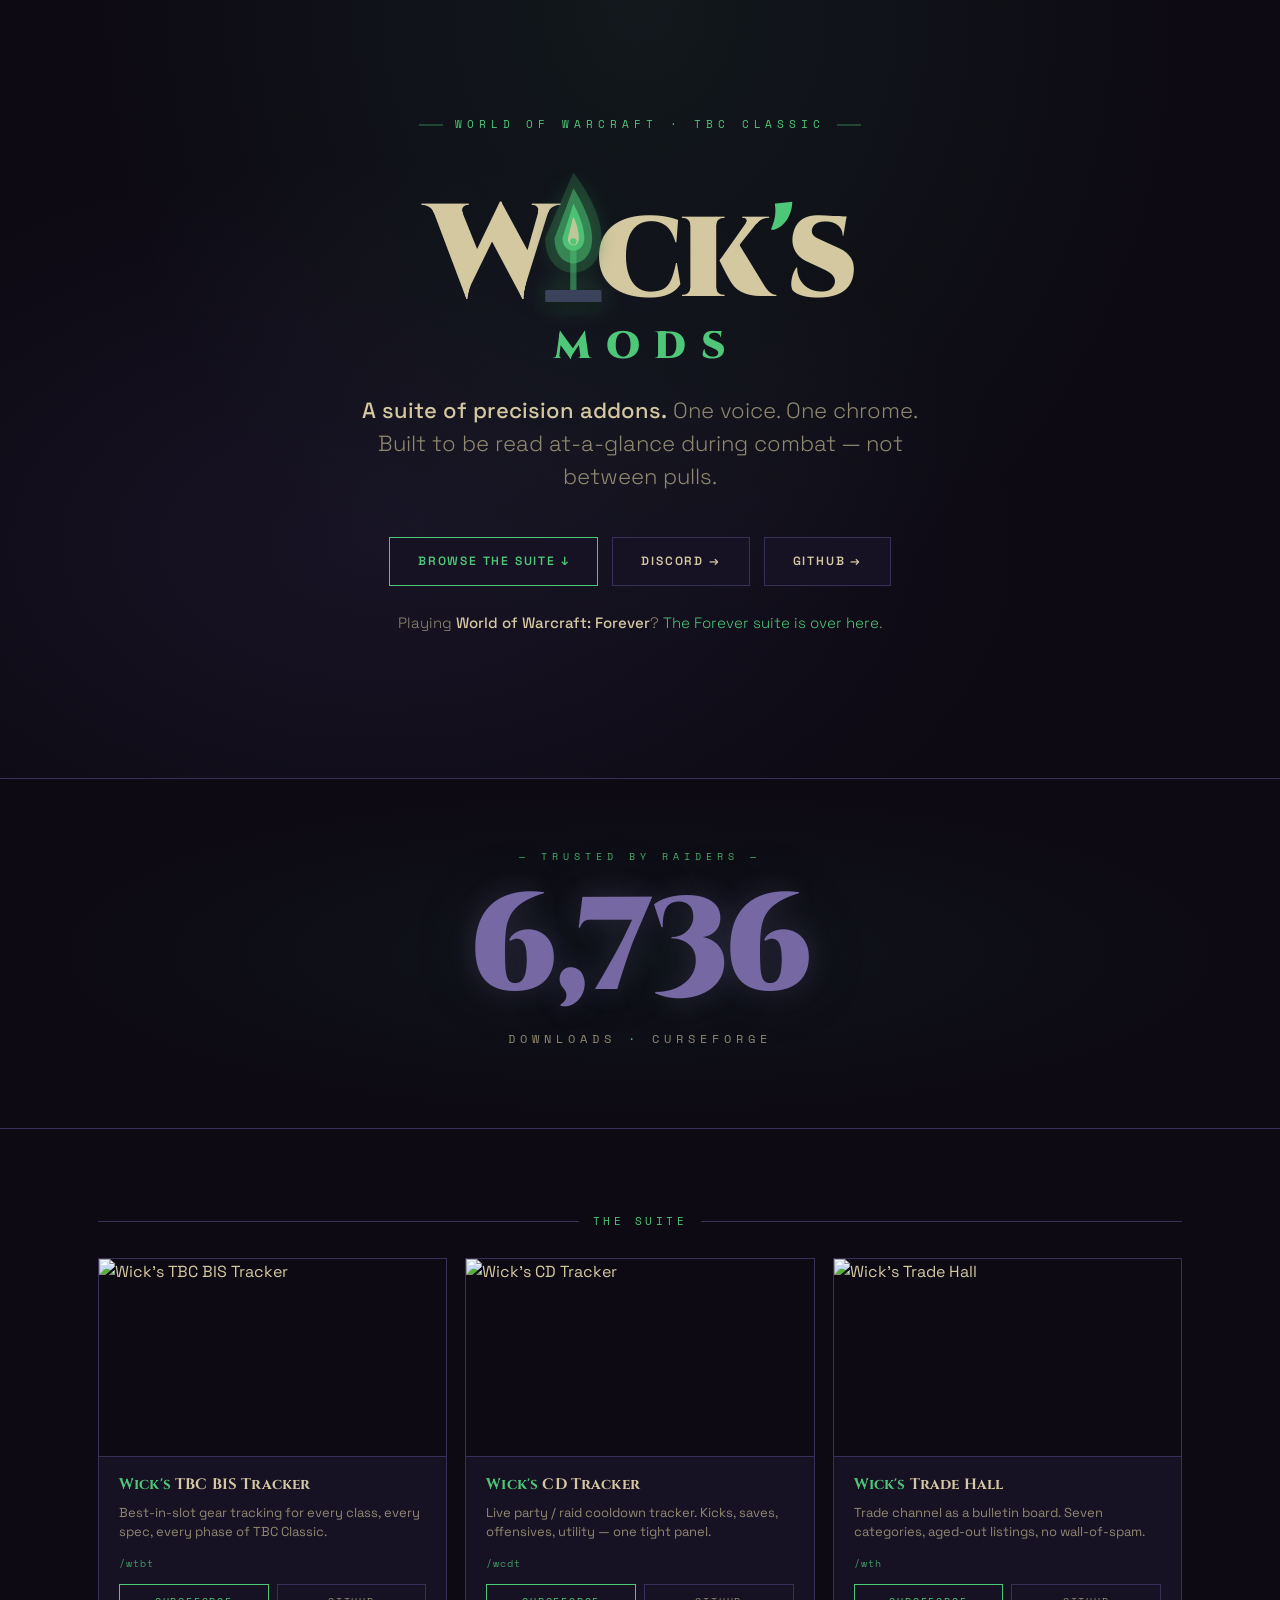
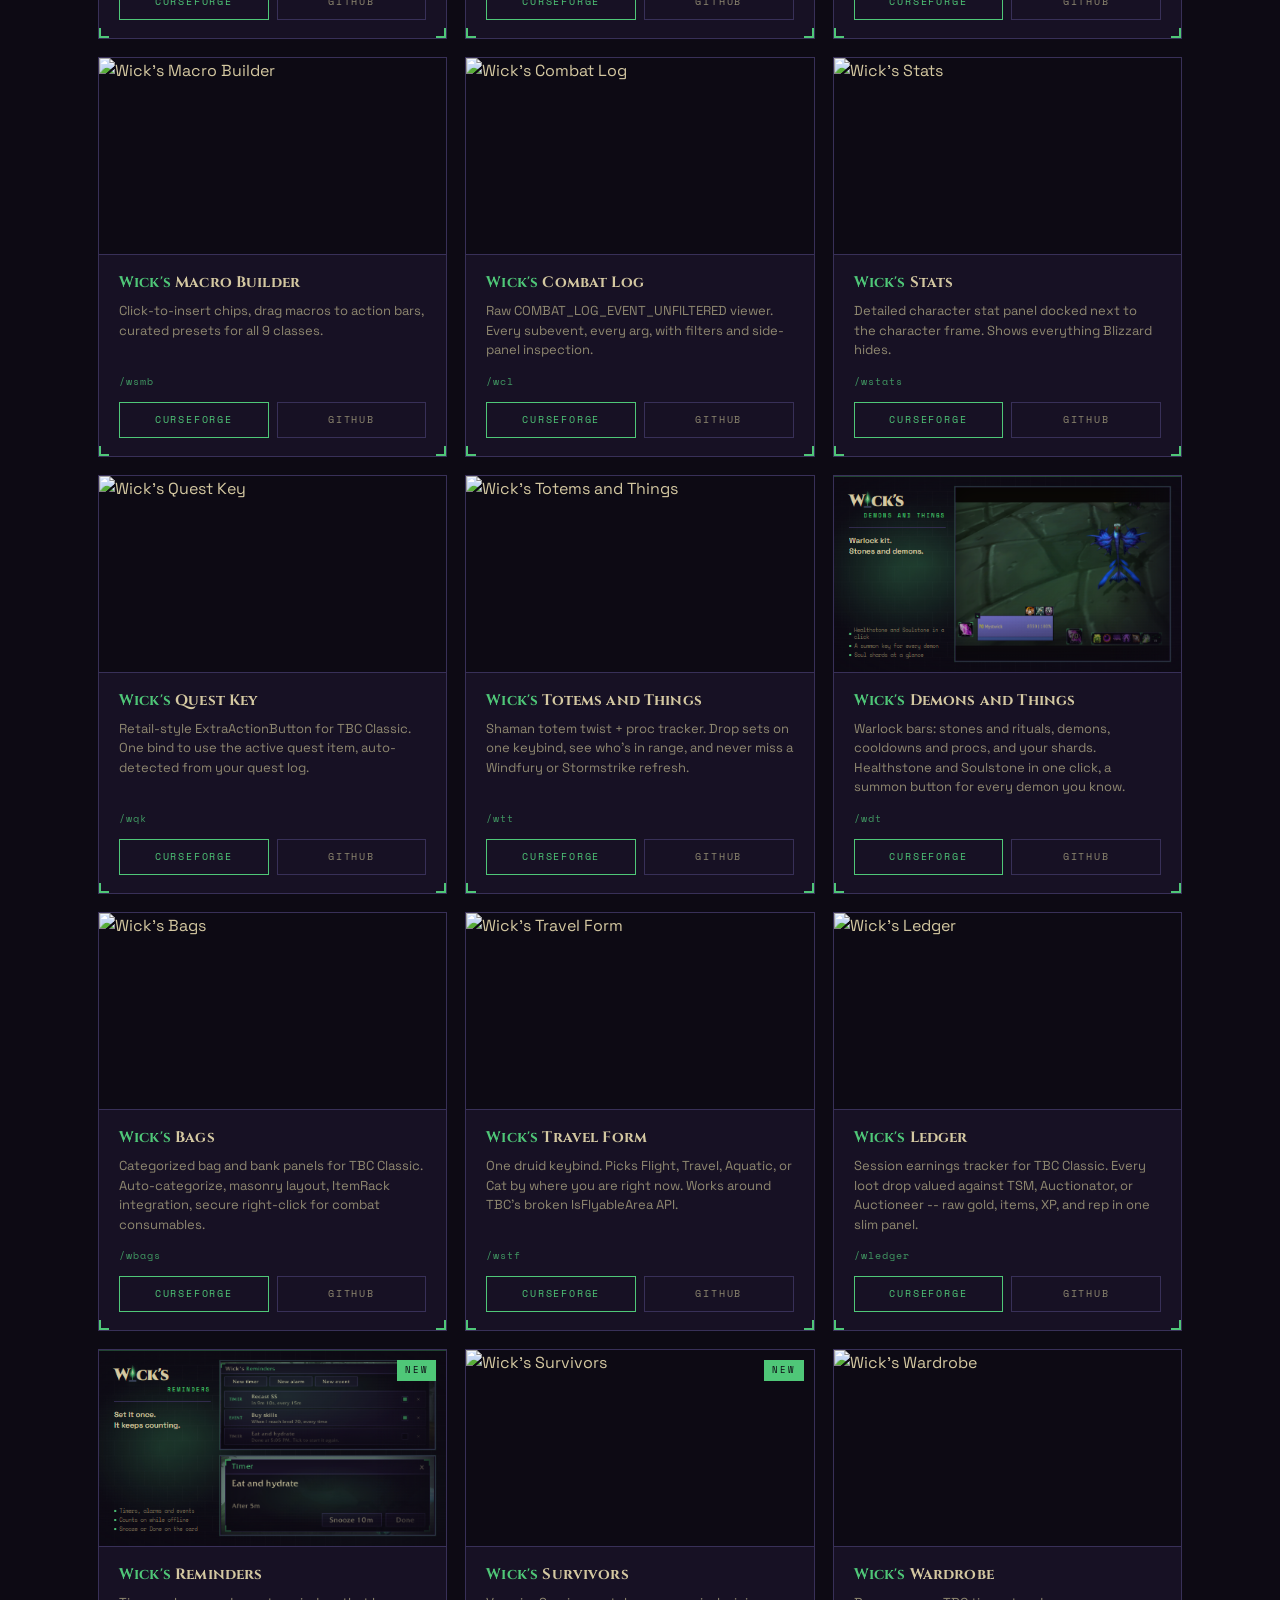
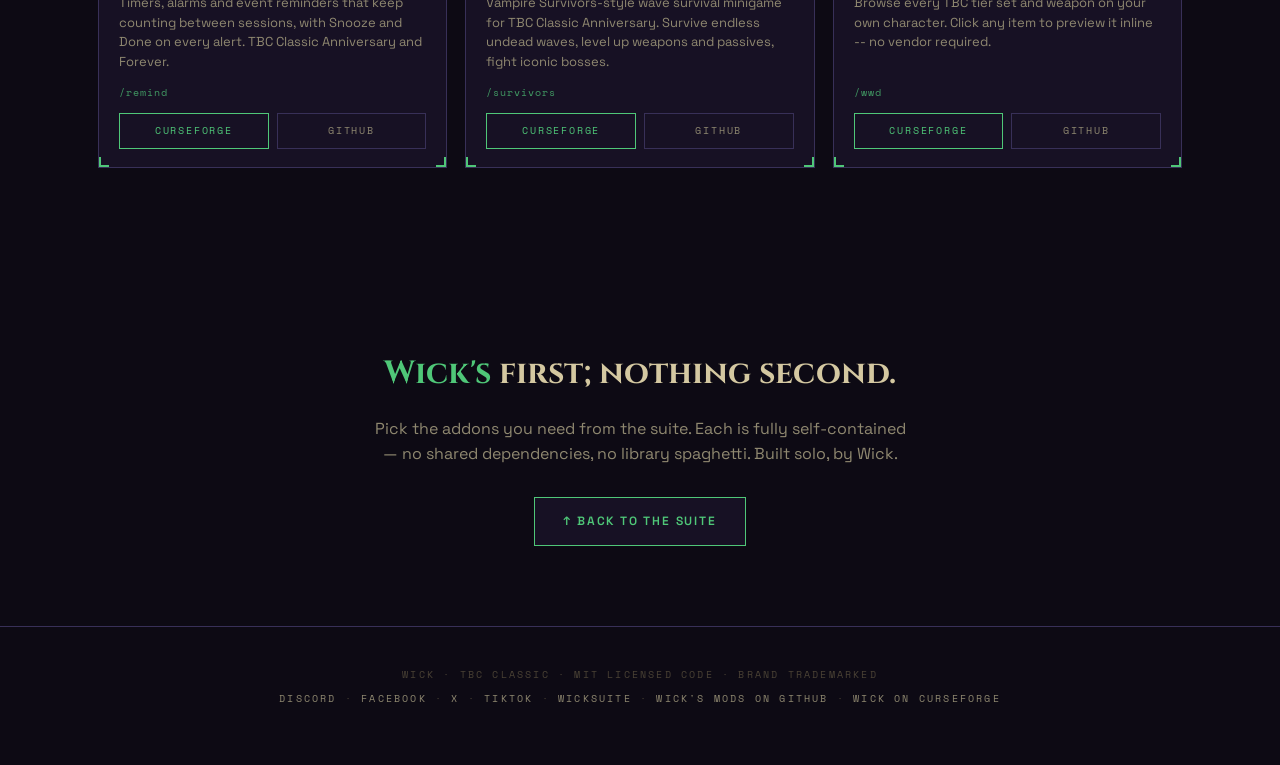
==== commit fbc53299: "Refresh CF download stats + approval status" ====
--- a/tbc/index.html
+++ b/tbc/index.html
@@ -403,7 +403,7 @@
 <!-- STAT BAND ───────────────────────────────────────────── -->
 <section class="stat-band">
   <div class="stat-eyebrow">— Trusted by raiders —</div>
-  <div class="stat-number" id="total-downloads" data-default="6708">6708</div>
+  <div class="stat-number" id="total-downloads" data-default="6736">6736</div>
   <div class="stat-label">Downloads <span class="accent">·</span> CurseForge</div>
 </section>
 
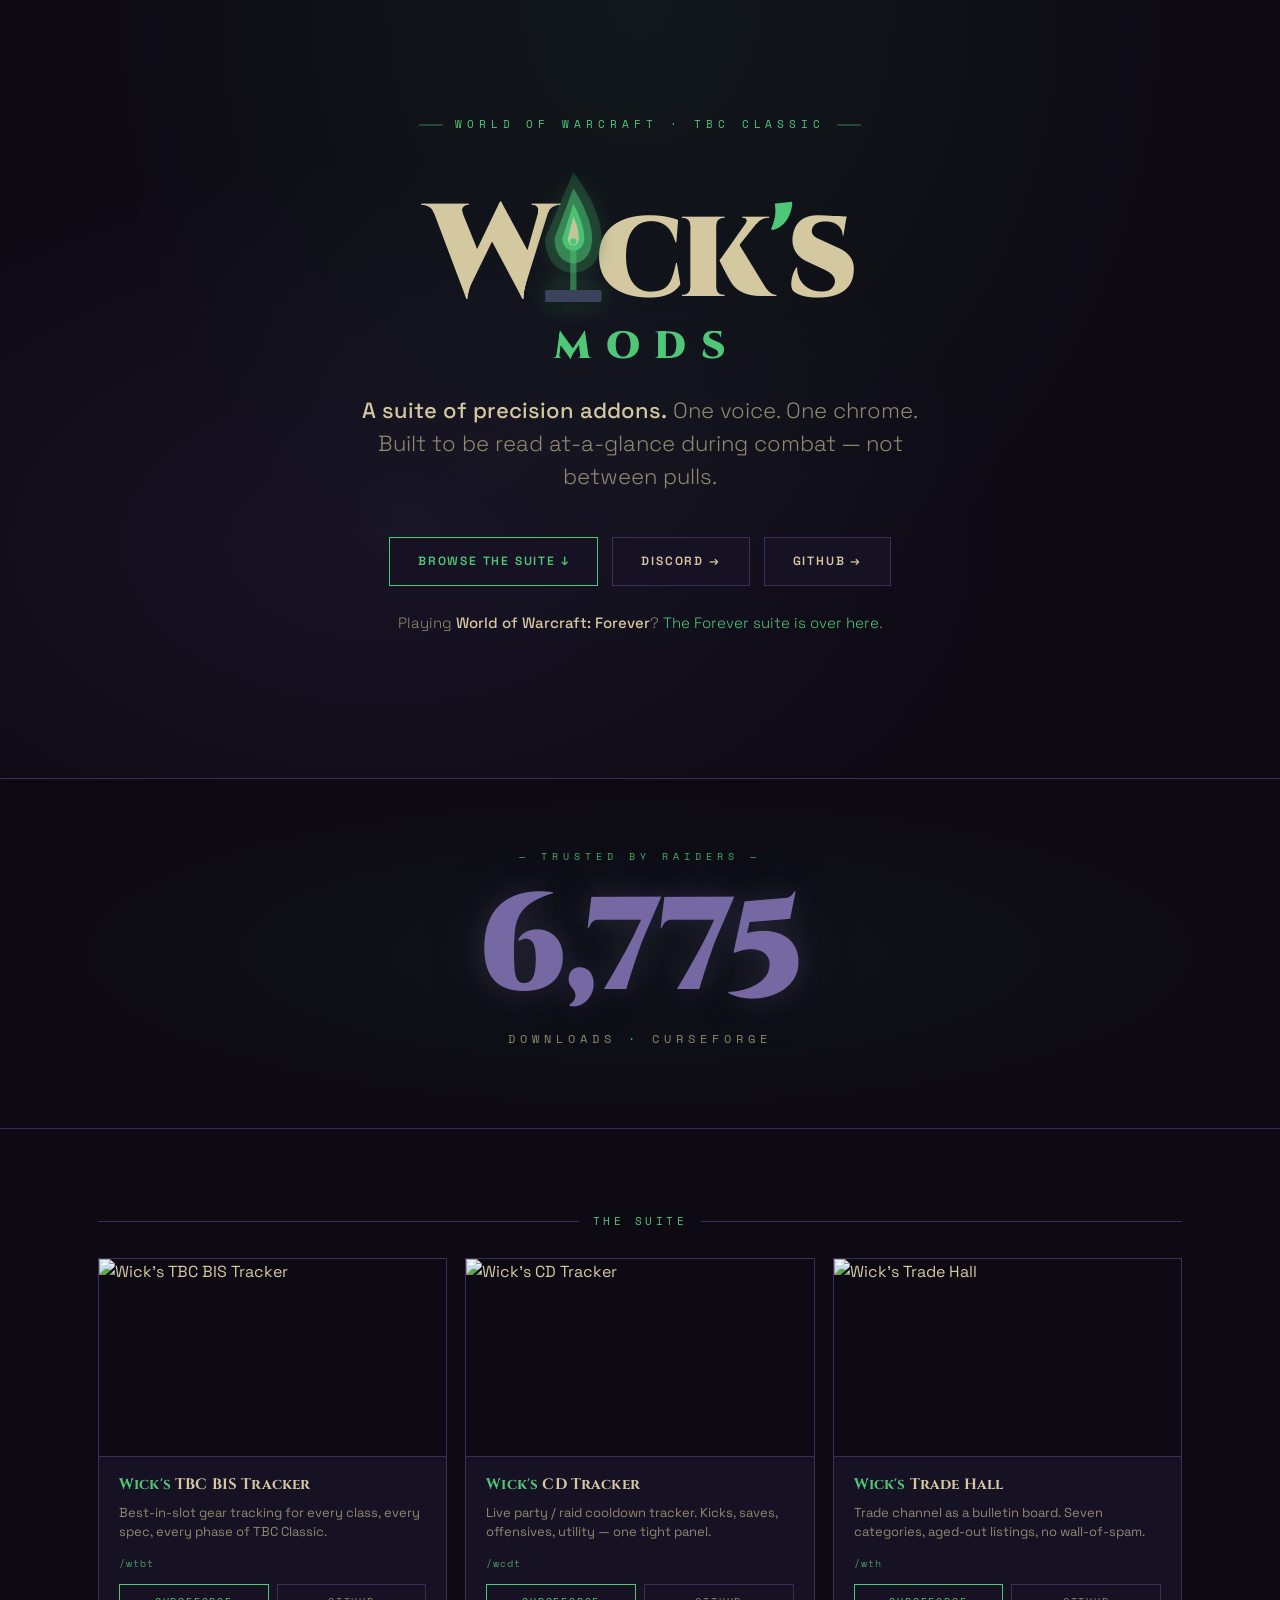
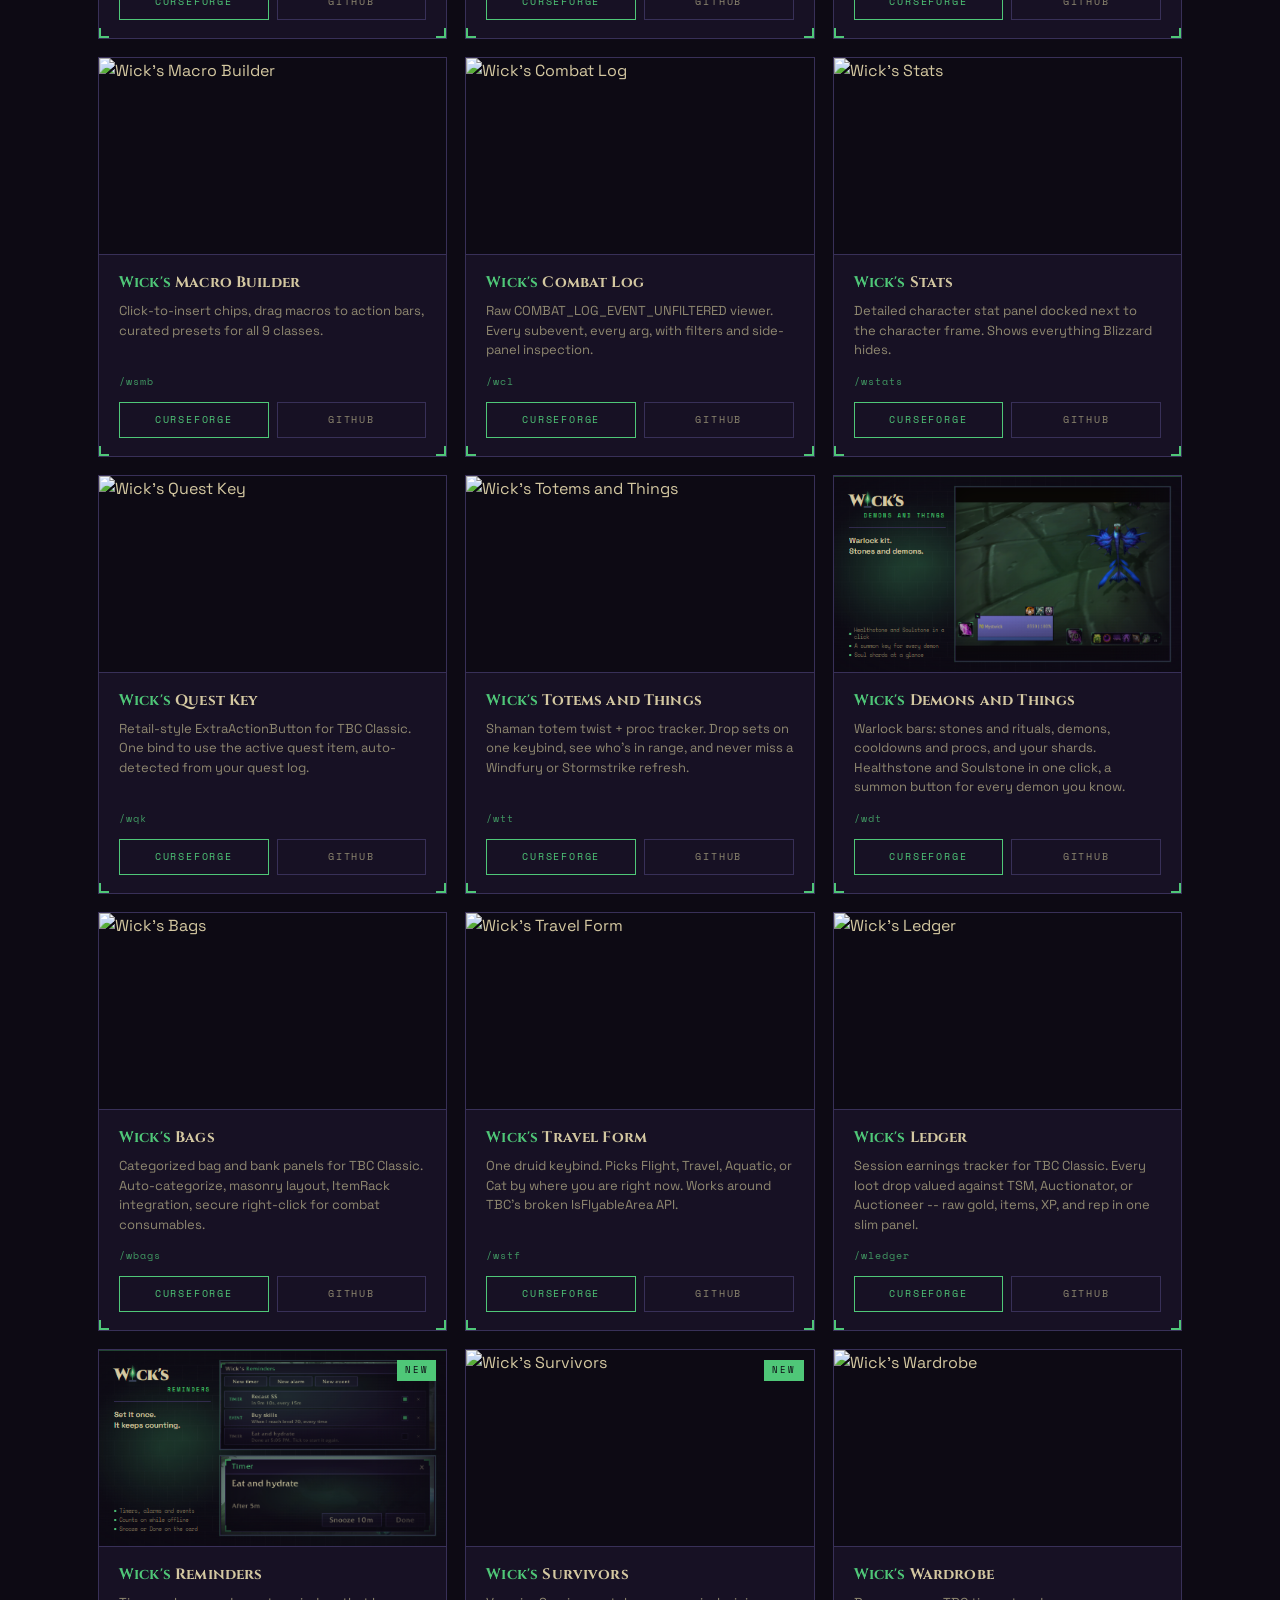
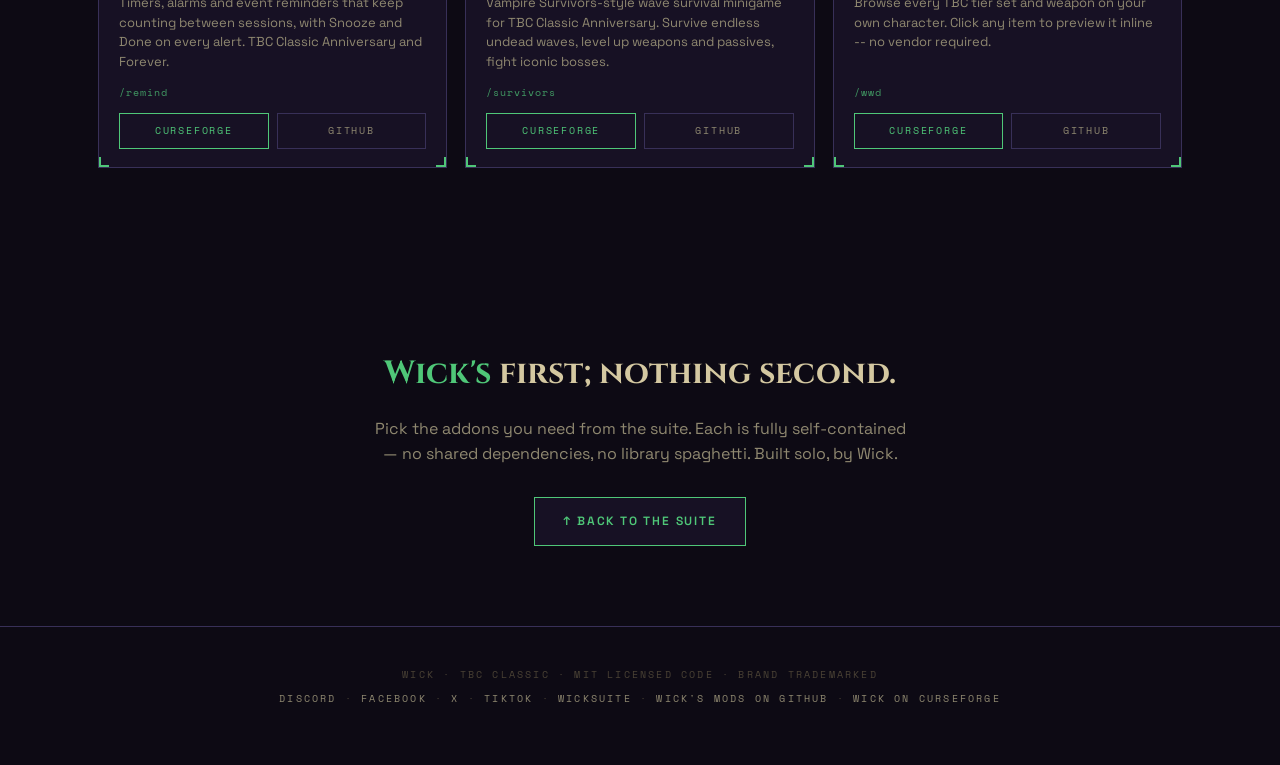
==== commit a1f4ae32: "Refresh CF download stats + approval status" ====
--- a/tbc/index.html
+++ b/tbc/index.html
@@ -403,7 +403,7 @@
 <!-- STAT BAND ───────────────────────────────────────────── -->
 <section class="stat-band">
   <div class="stat-eyebrow">— Trusted by raiders —</div>
-  <div class="stat-number" id="total-downloads" data-default="6736">6736</div>
+  <div class="stat-number" id="total-downloads" data-default="6775">6775</div>
   <div class="stat-label">Downloads <span class="accent">·</span> CurseForge</div>
 </section>
 
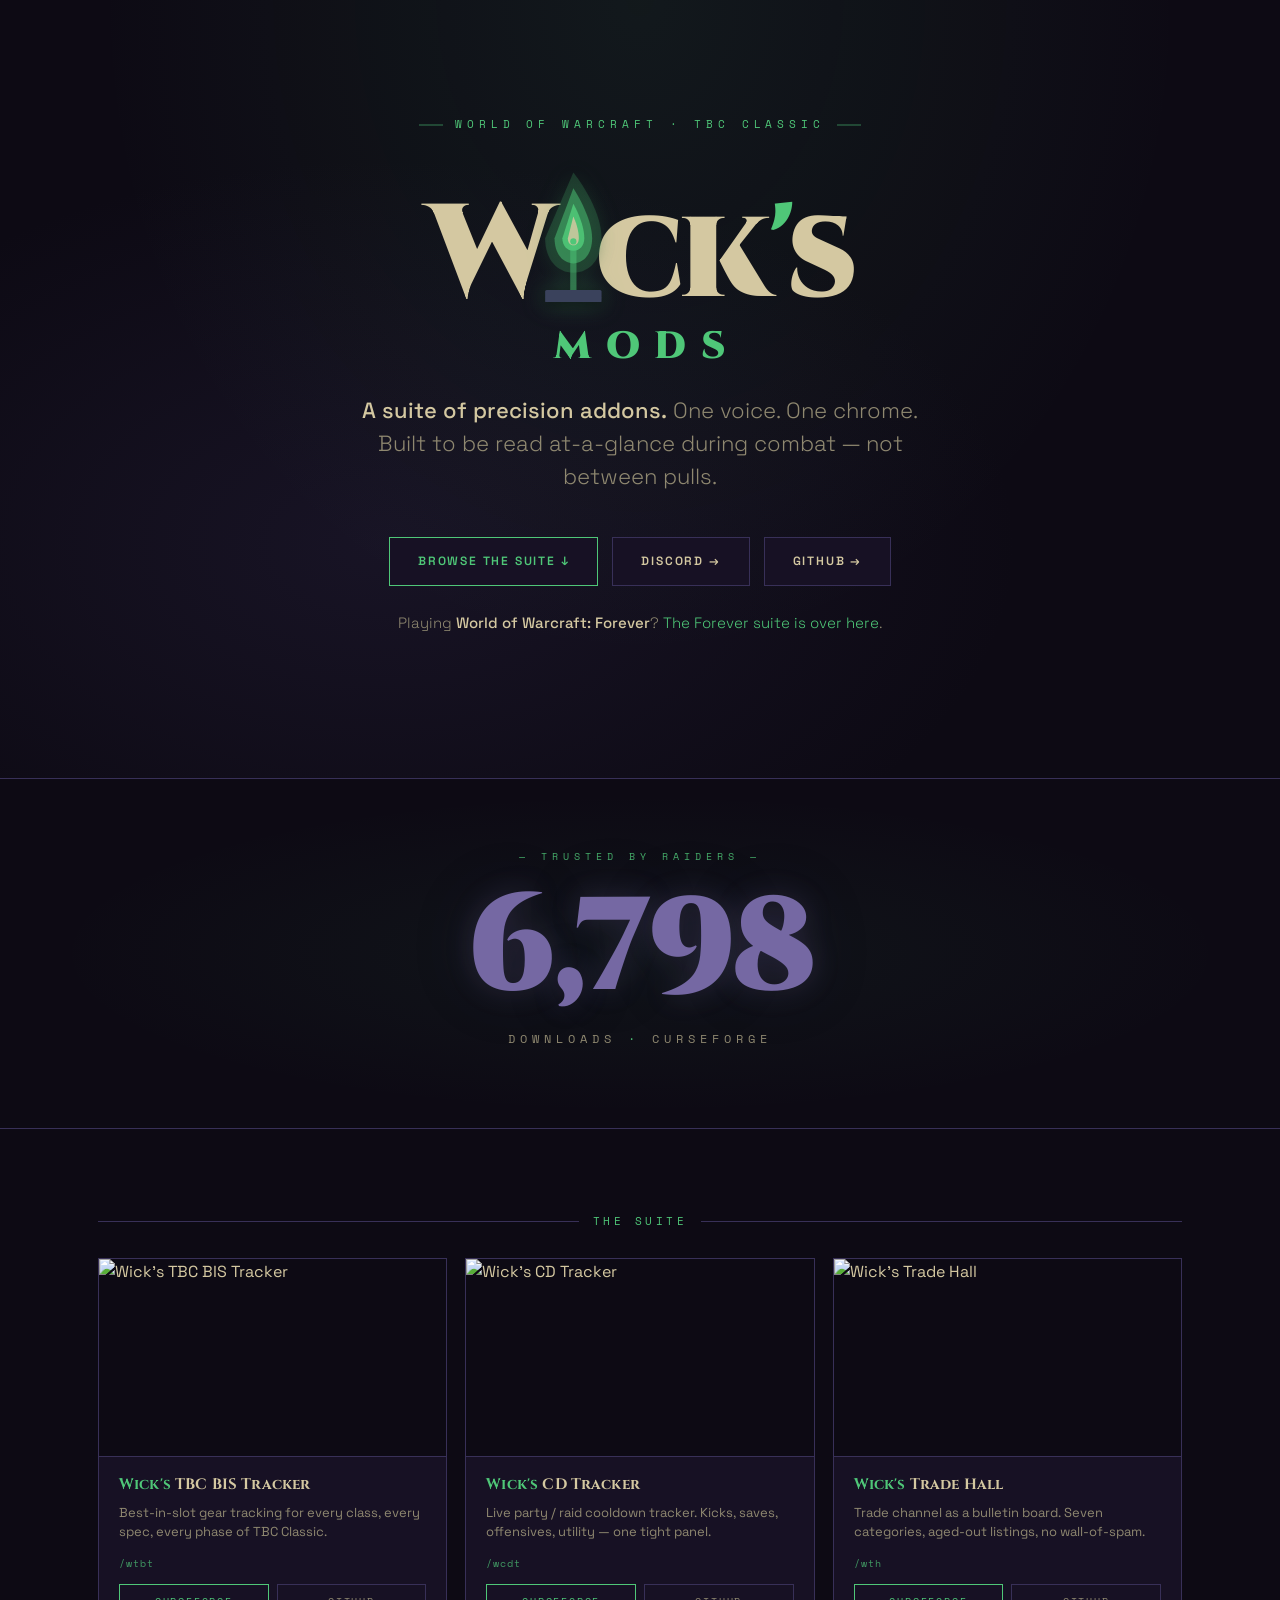
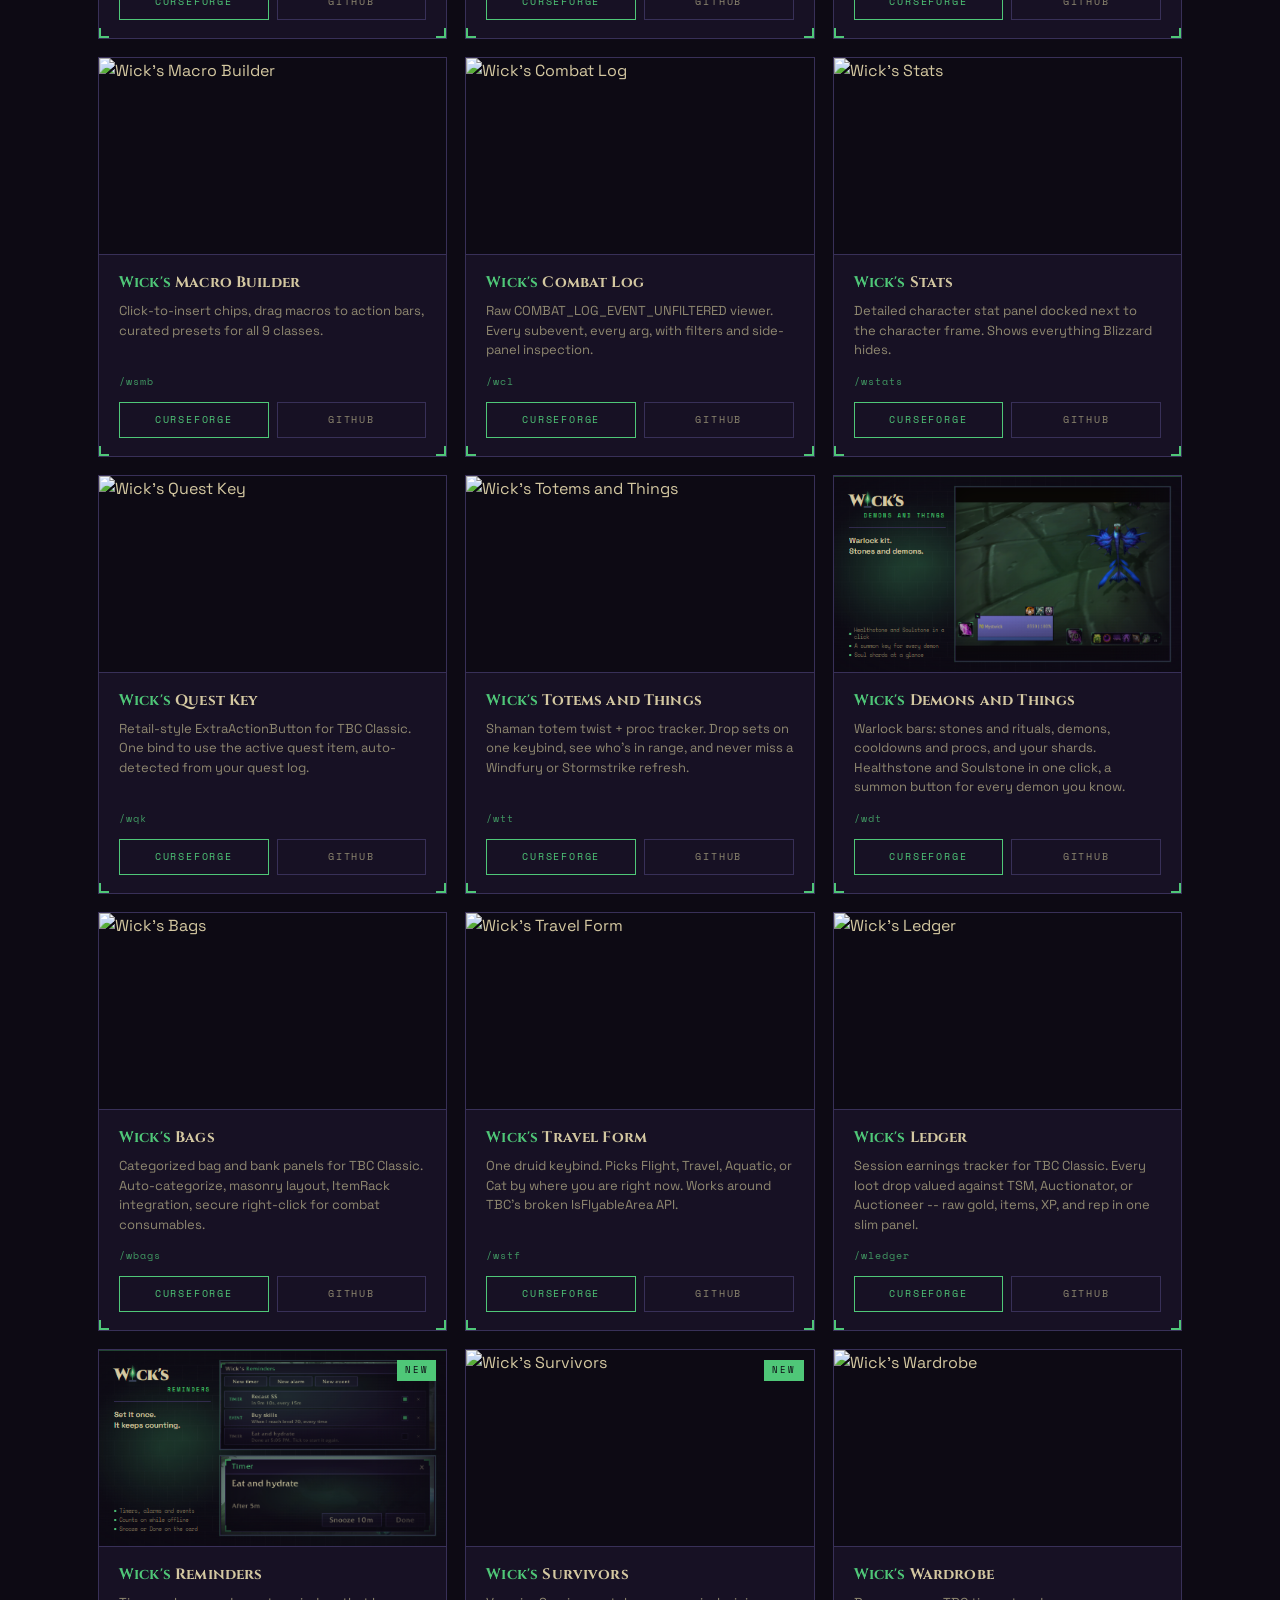
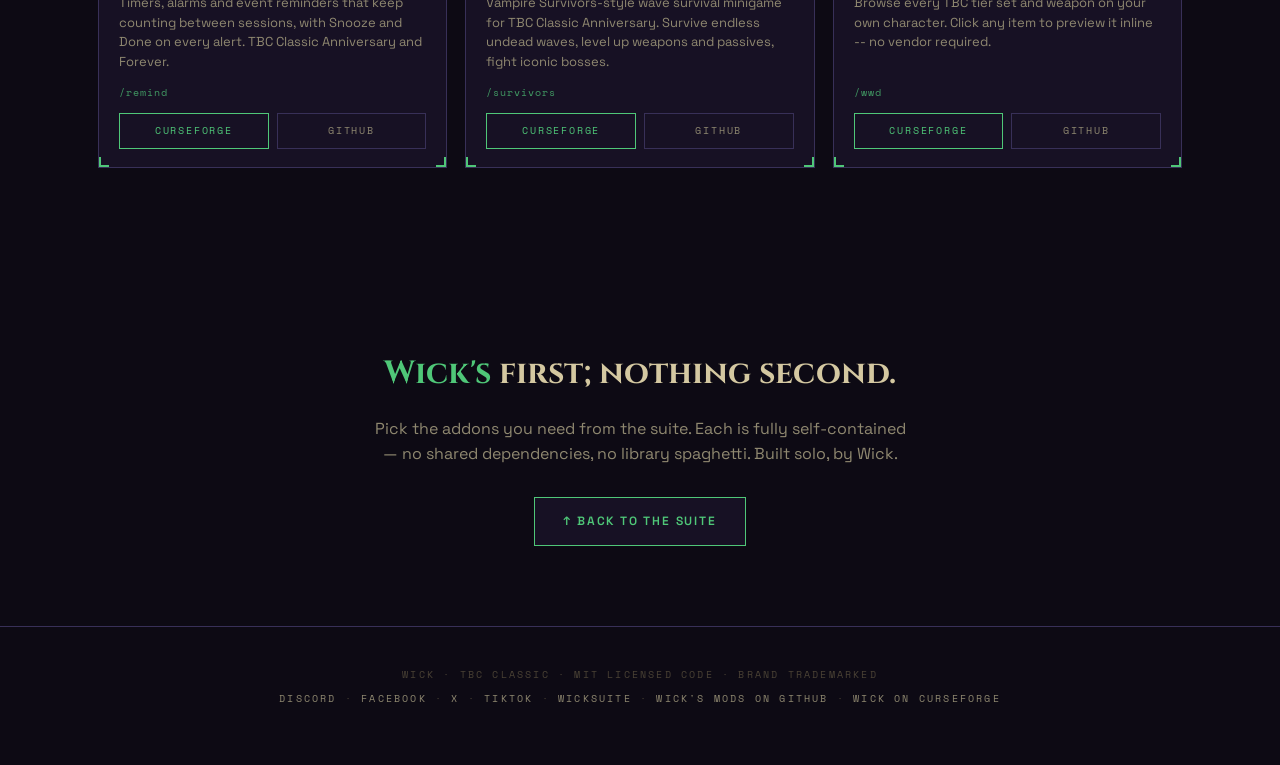
==== commit 242c3b4c: "Refresh CF download stats + approval status" ====
--- a/tbc/index.html
+++ b/tbc/index.html
@@ -403,7 +403,7 @@
 <!-- STAT BAND ───────────────────────────────────────────── -->
 <section class="stat-band">
   <div class="stat-eyebrow">— Trusted by raiders —</div>
-  <div class="stat-number" id="total-downloads" data-default="6775">6775</div>
+  <div class="stat-number" id="total-downloads" data-default="6798">6798</div>
   <div class="stat-label">Downloads <span class="accent">·</span> CurseForge</div>
 </section>
 
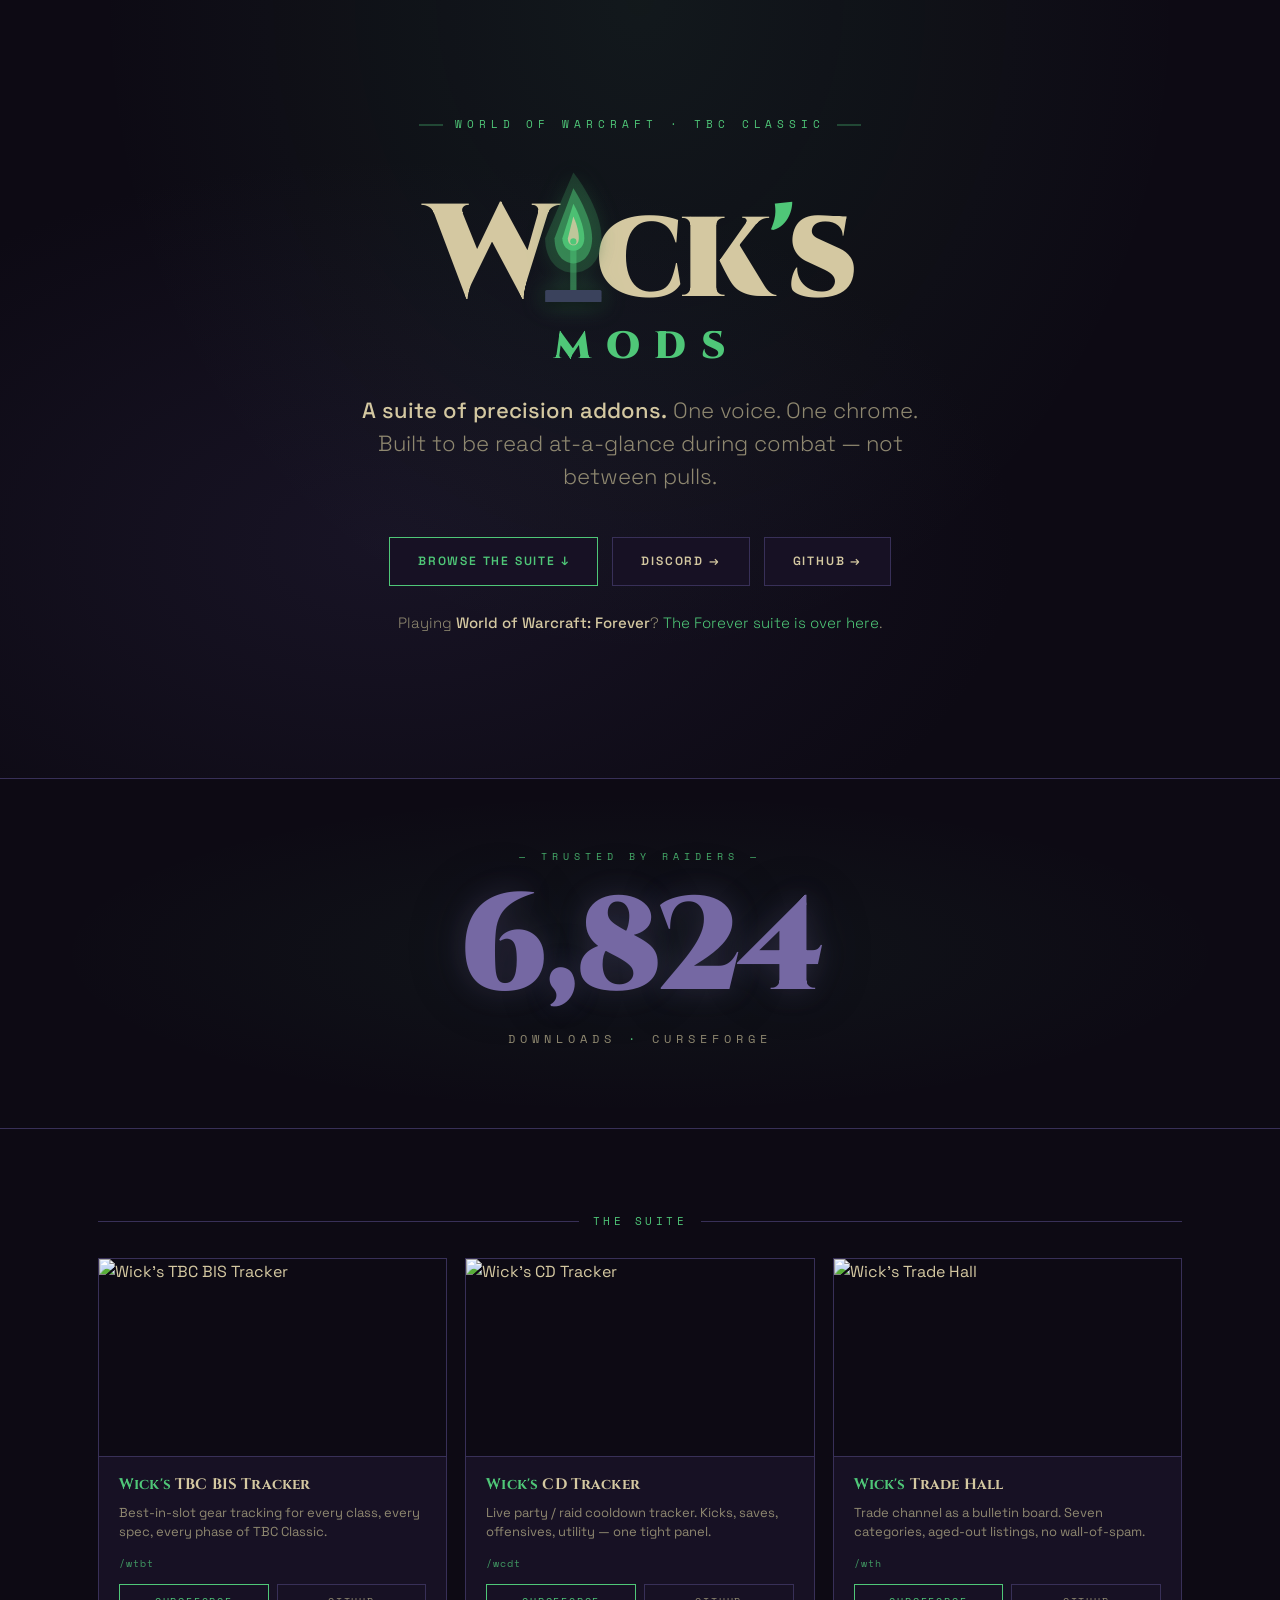
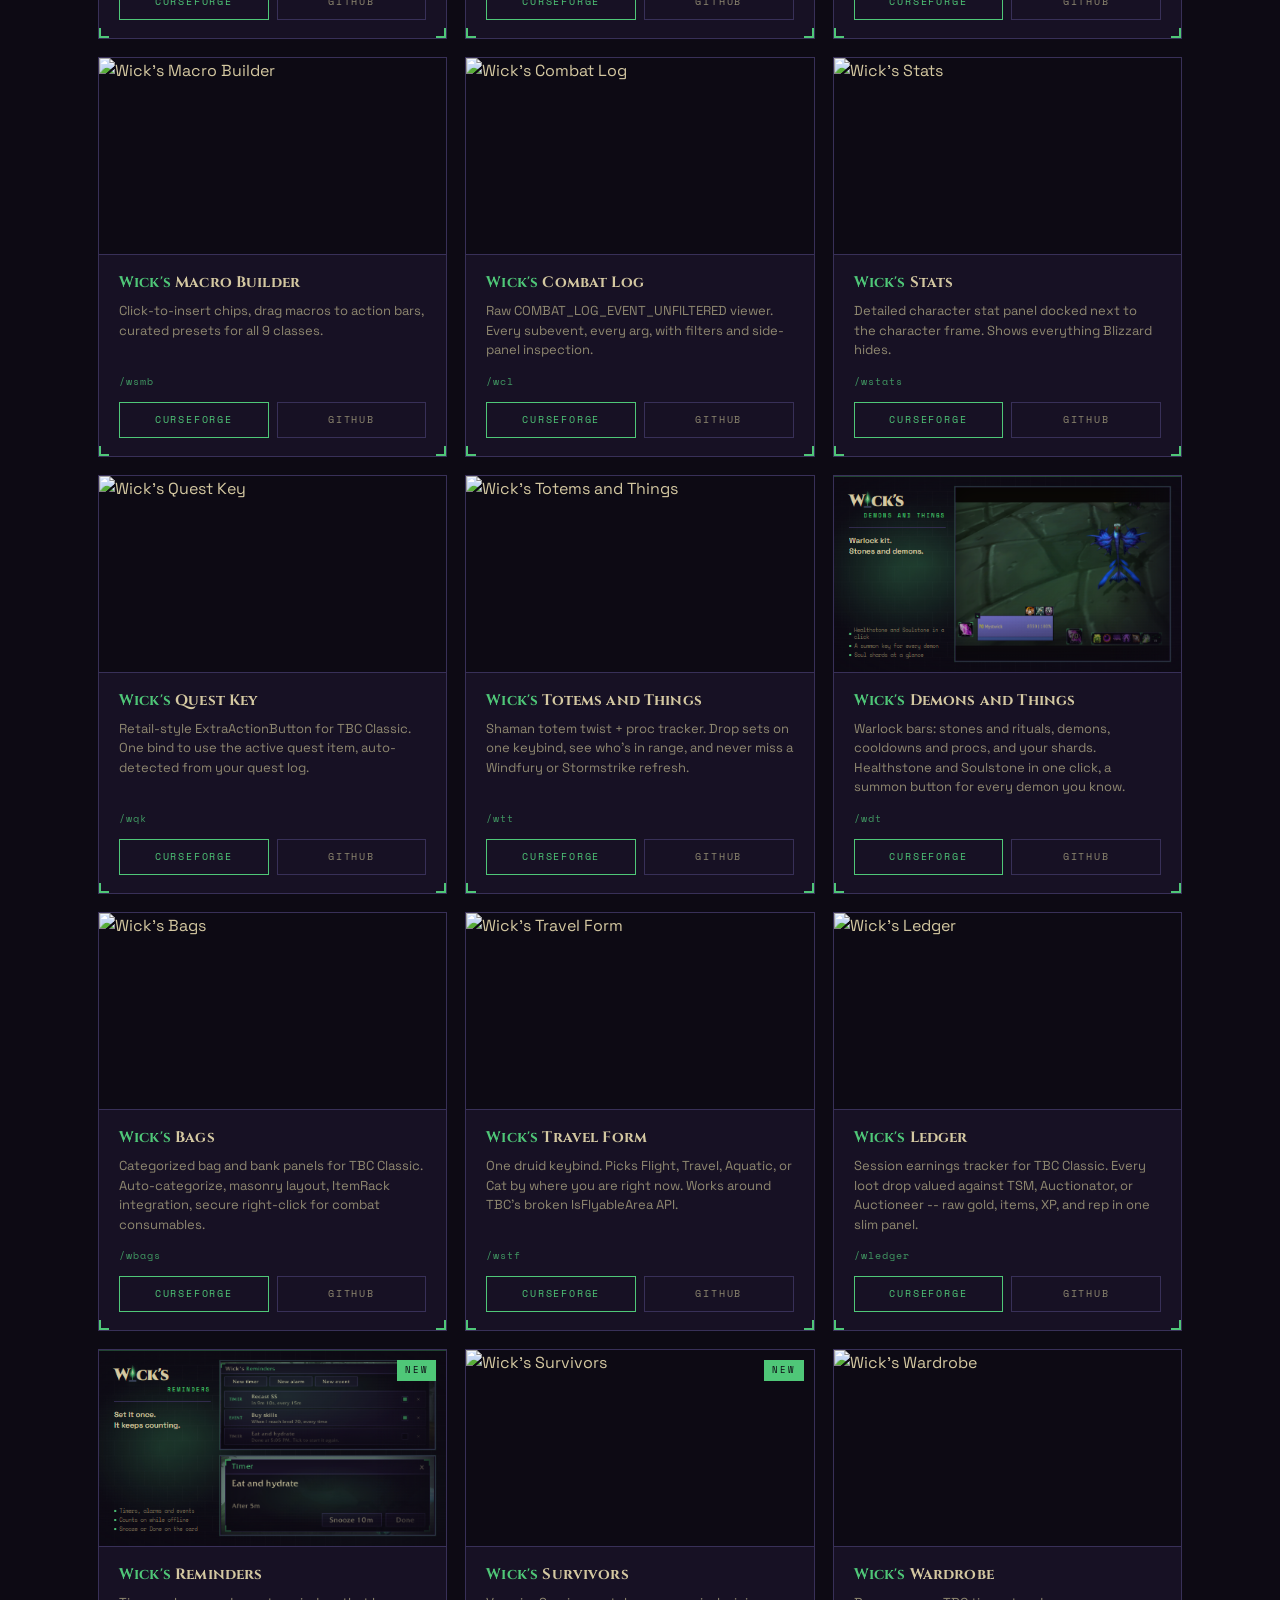
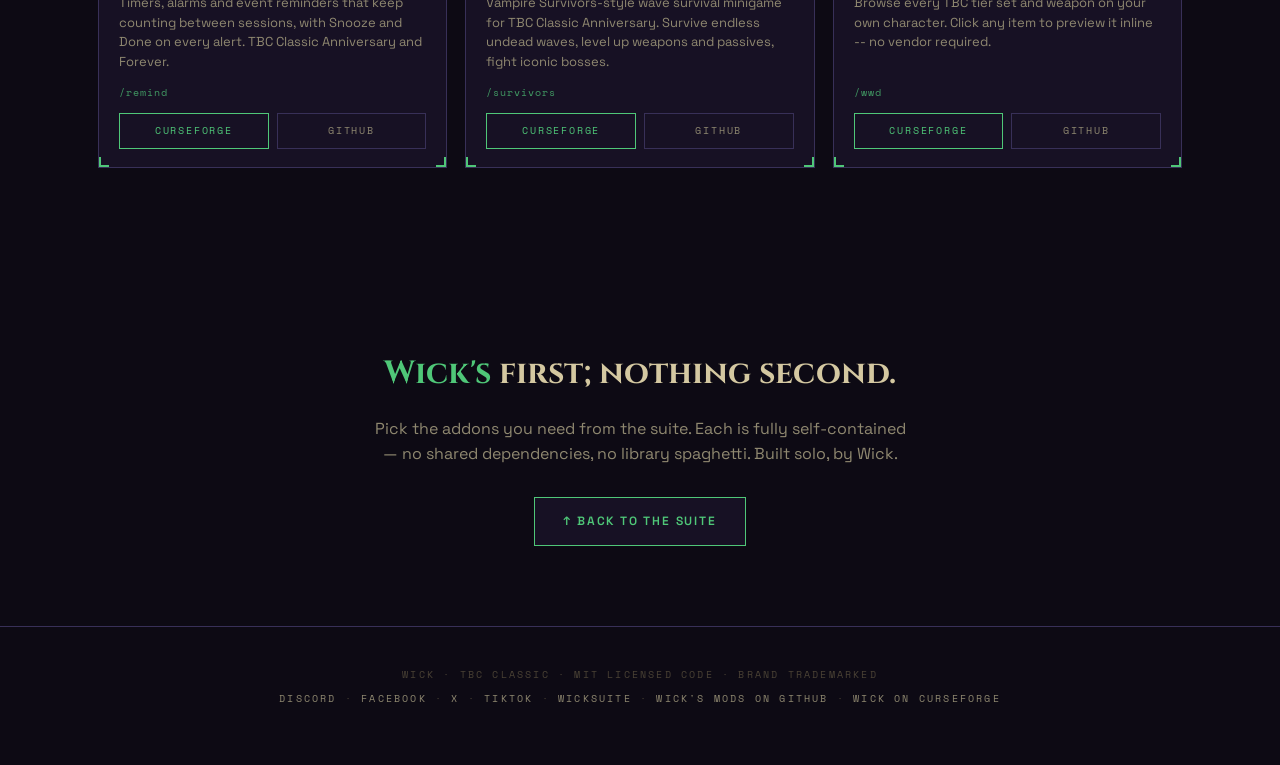
==== commit f3394073: "Refresh CF download stats + approval status" ====
--- a/tbc/index.html
+++ b/tbc/index.html
@@ -403,7 +403,7 @@
 <!-- STAT BAND ───────────────────────────────────────────── -->
 <section class="stat-band">
   <div class="stat-eyebrow">— Trusted by raiders —</div>
-  <div class="stat-number" id="total-downloads" data-default="6798">6798</div>
+  <div class="stat-number" id="total-downloads" data-default="6824">6824</div>
   <div class="stat-label">Downloads <span class="accent">·</span> CurseForge</div>
 </section>
 
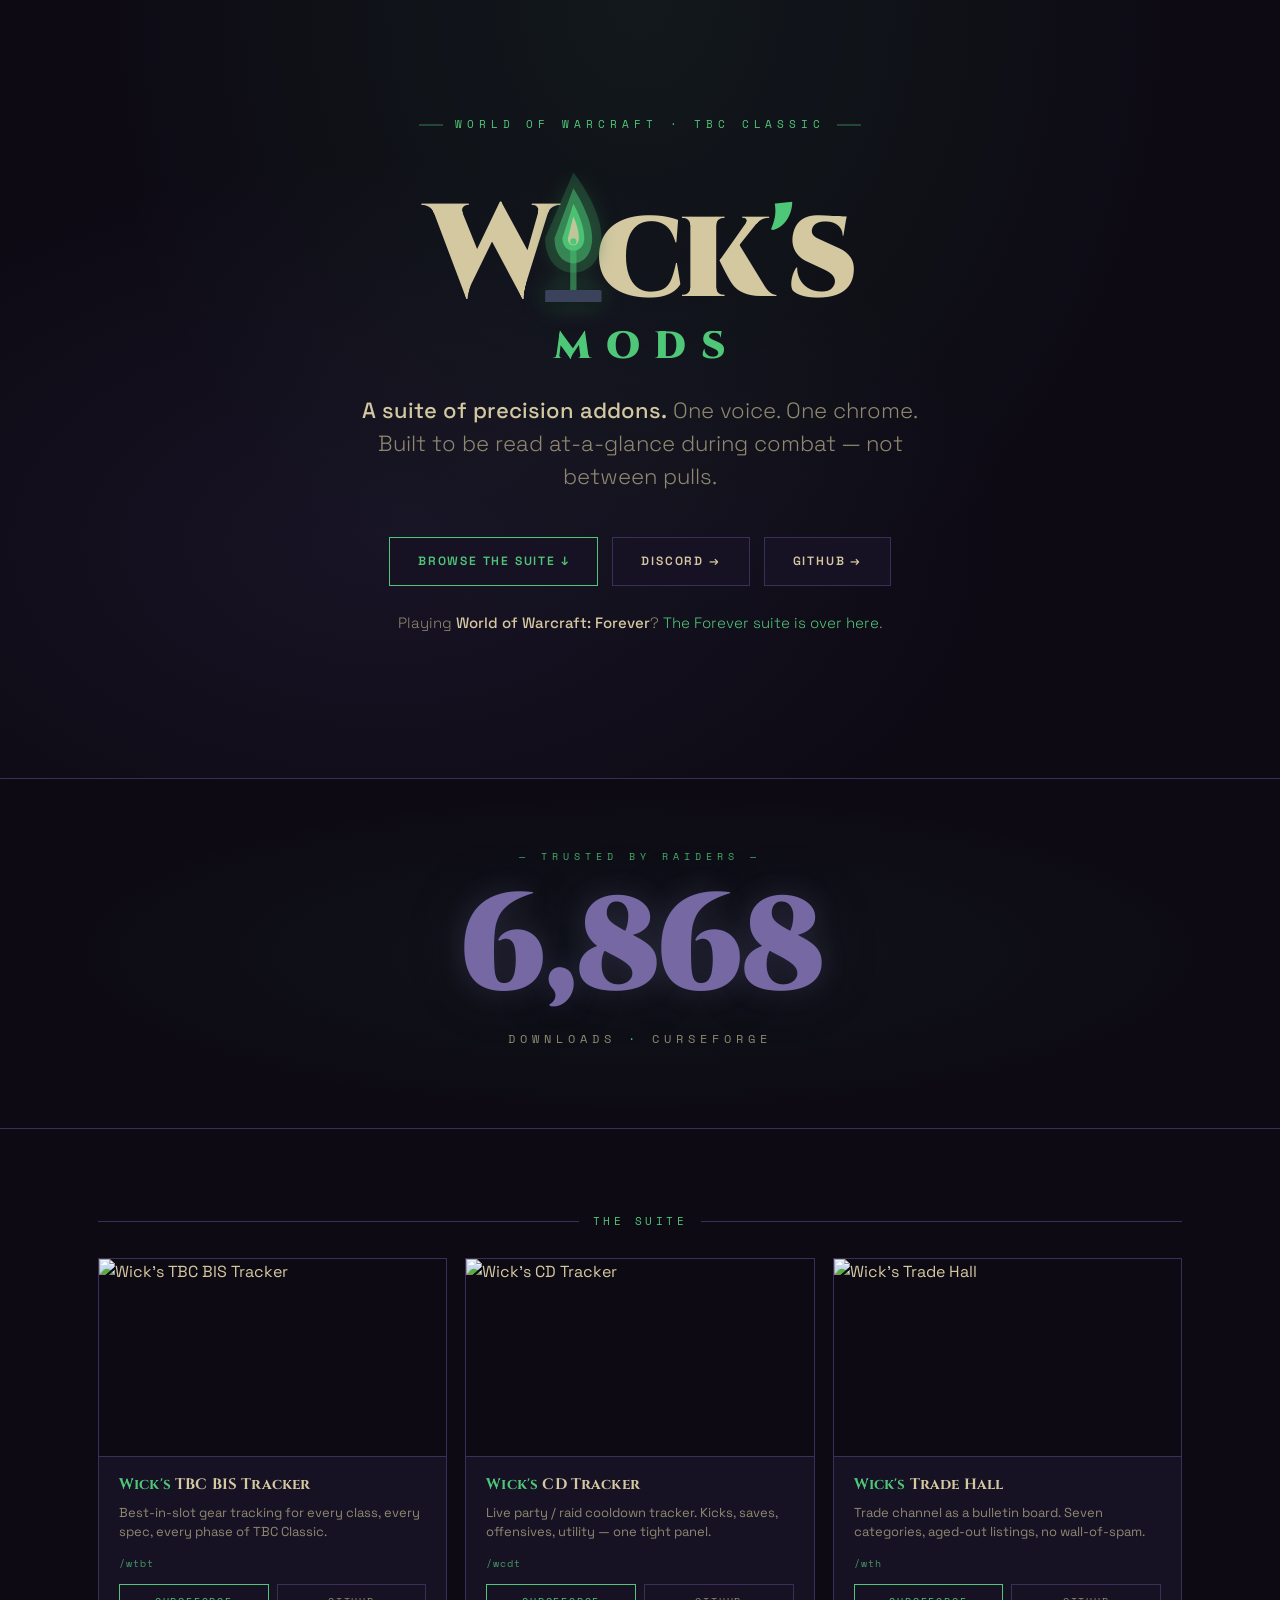
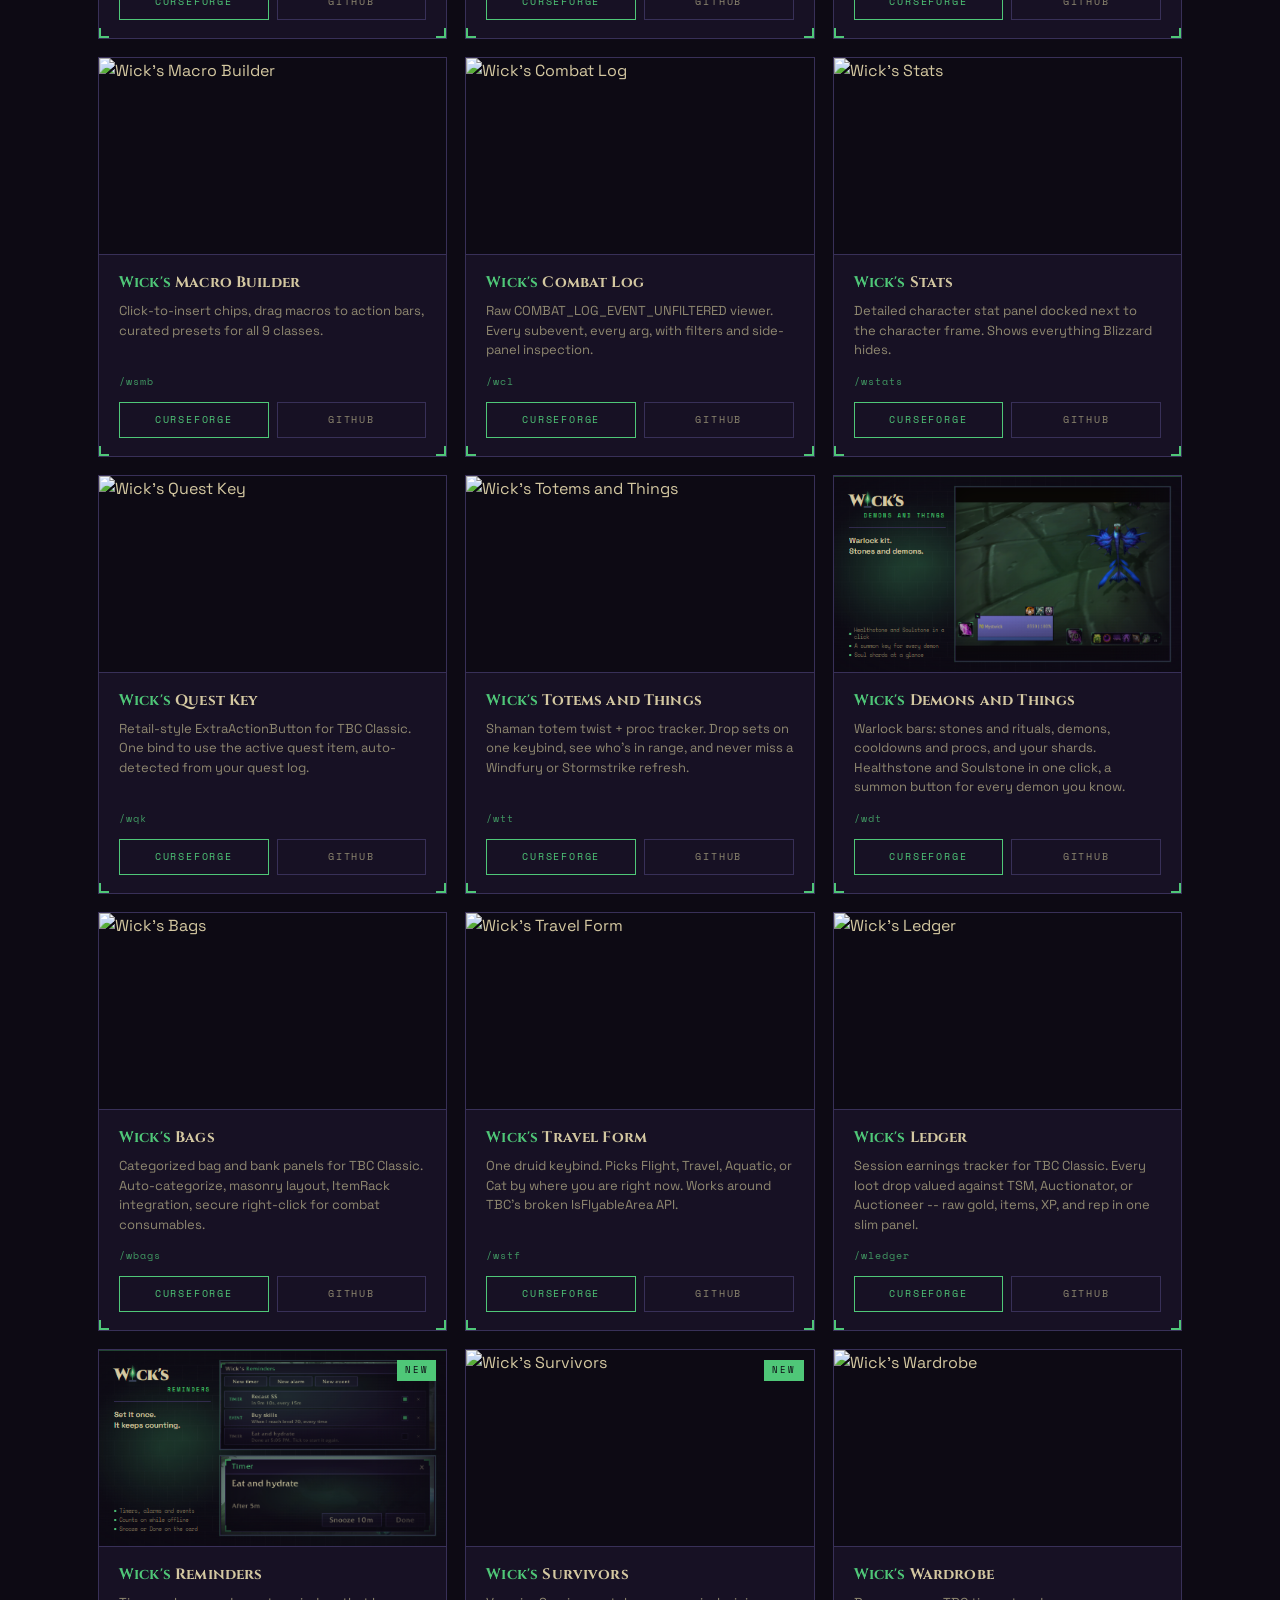
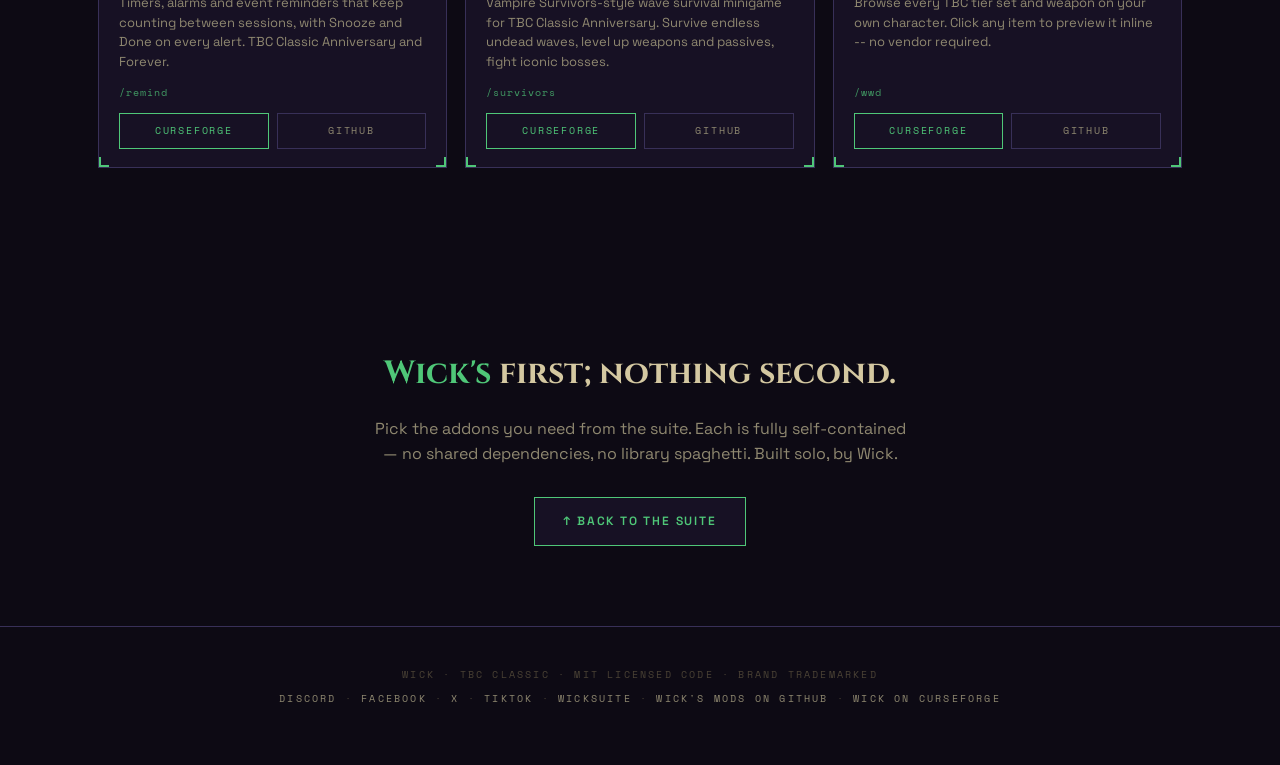
==== commit 7a4cb288: "Refresh CF download stats + approval status" ====
--- a/tbc/index.html
+++ b/tbc/index.html
@@ -403,7 +403,7 @@
 <!-- STAT BAND ───────────────────────────────────────────── -->
 <section class="stat-band">
   <div class="stat-eyebrow">— Trusted by raiders —</div>
-  <div class="stat-number" id="total-downloads" data-default="6824">6824</div>
+  <div class="stat-number" id="total-downloads" data-default="6868">6868</div>
   <div class="stat-label">Downloads <span class="accent">·</span> CurseForge</div>
 </section>
 
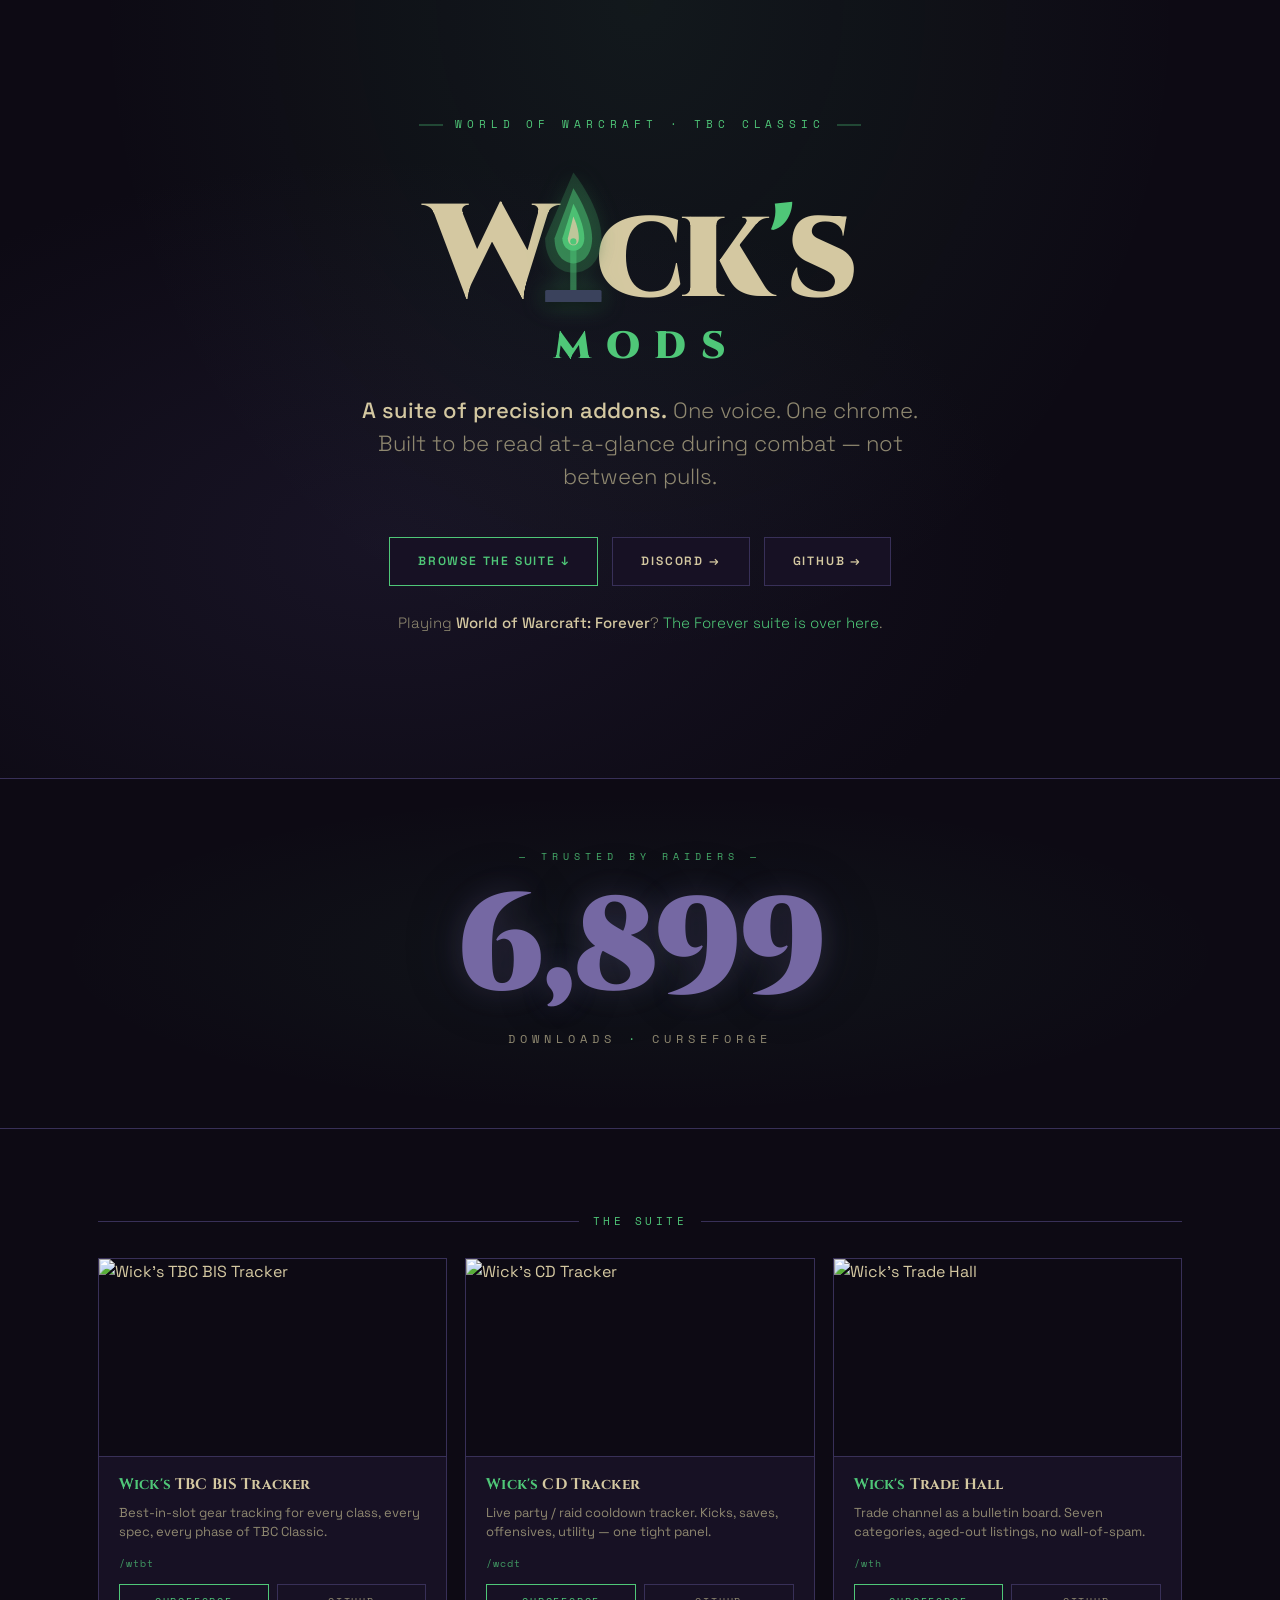
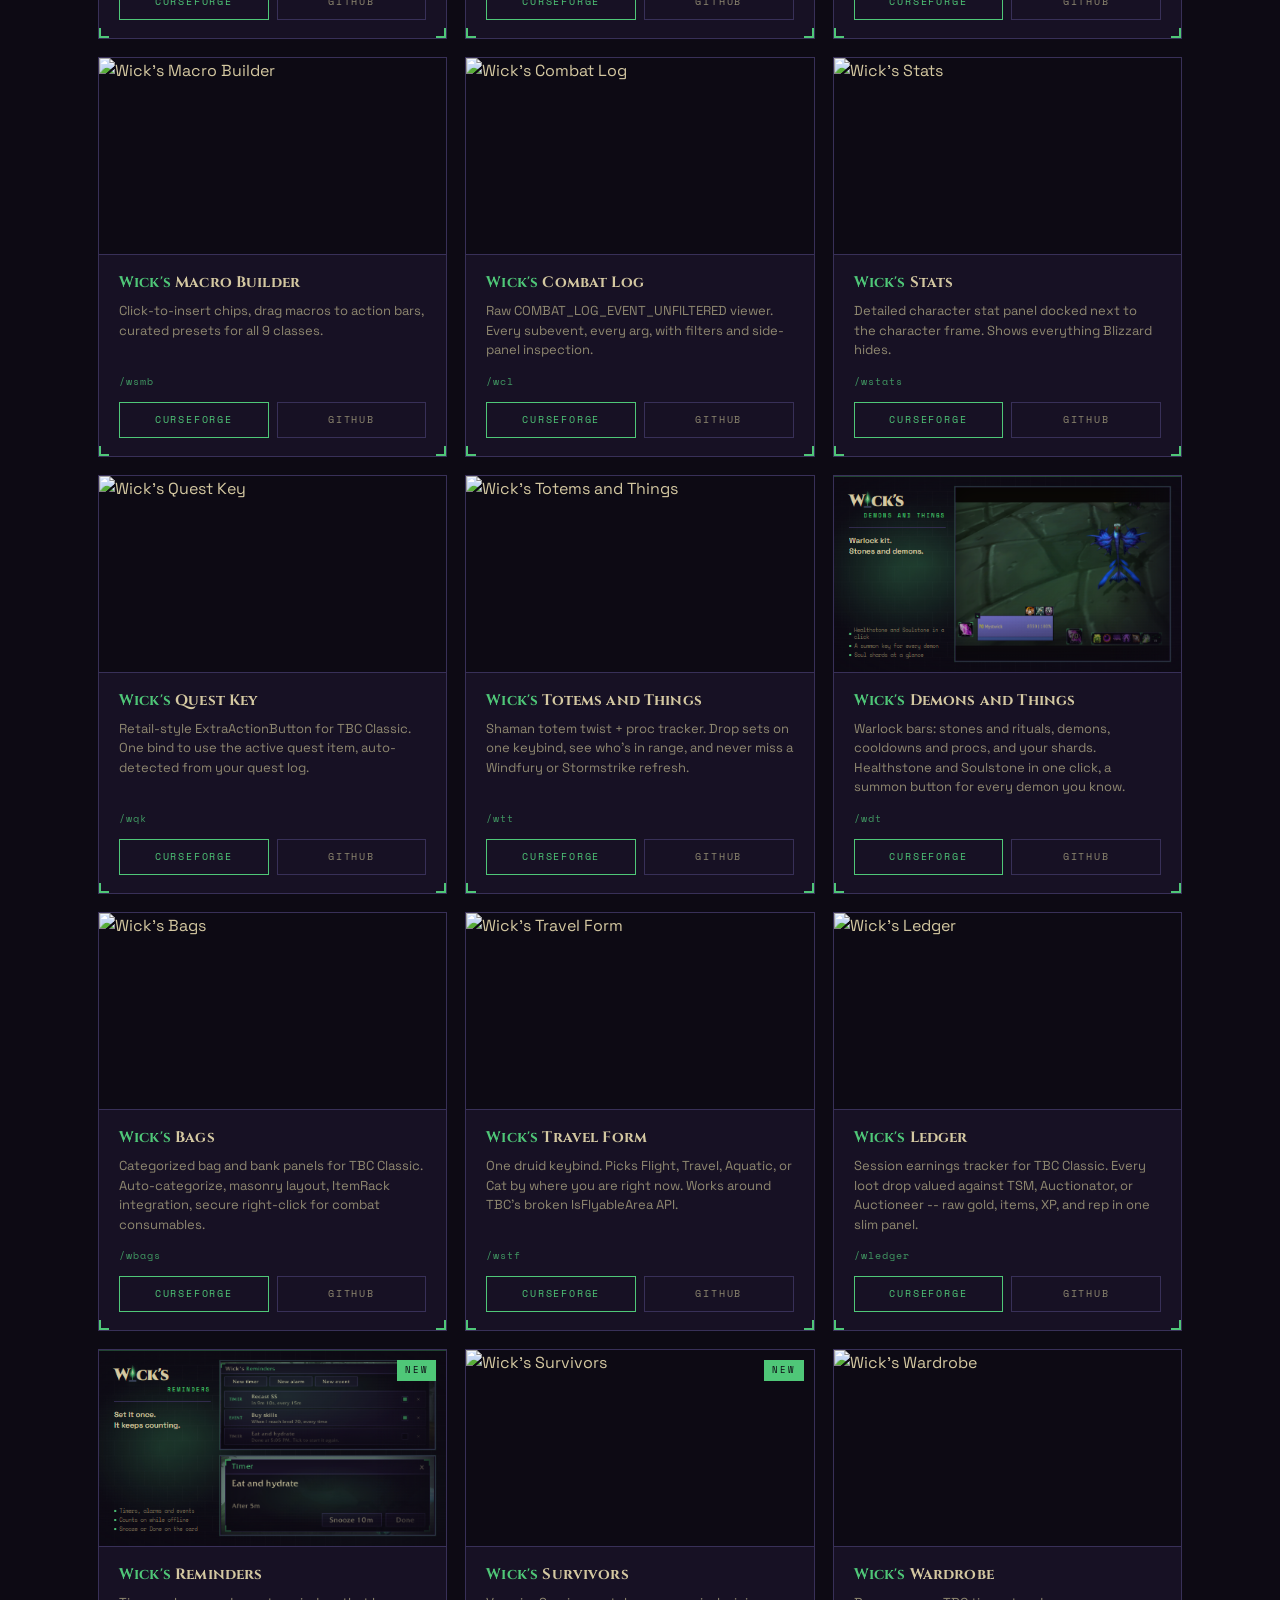
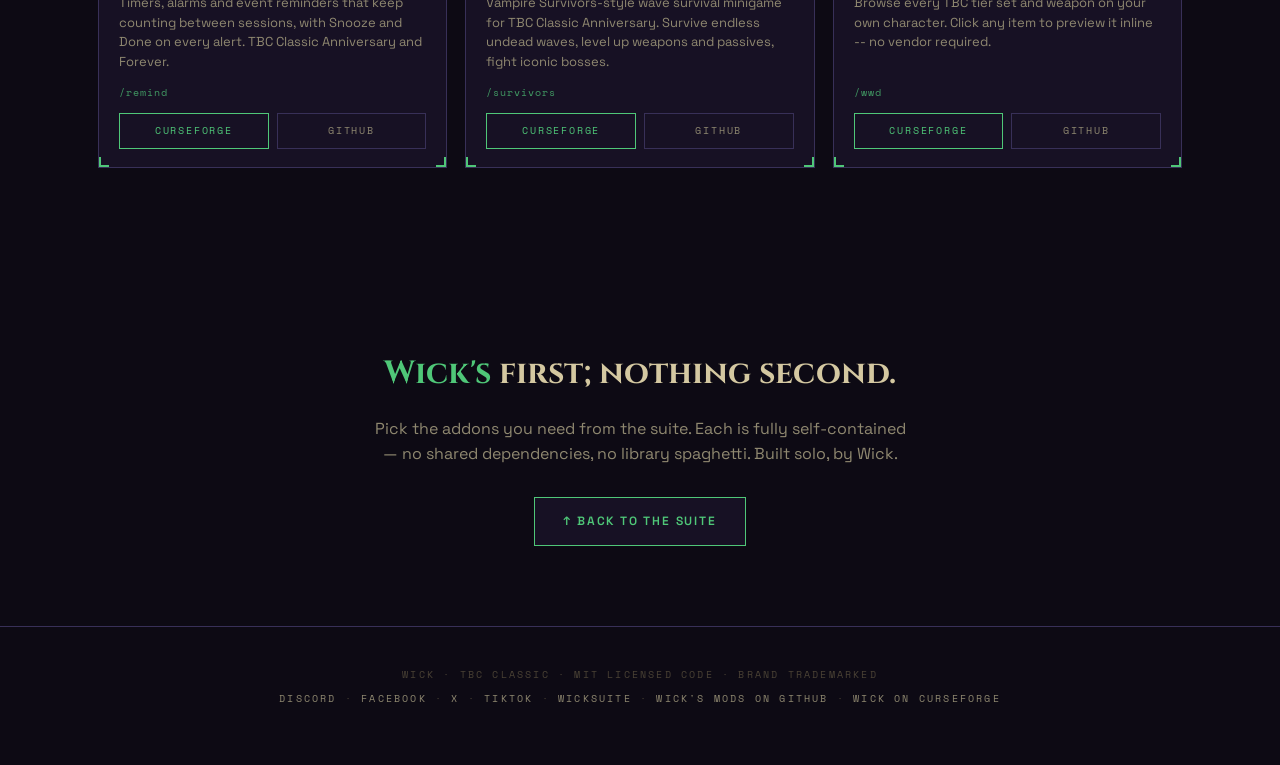
==== commit 74e2e9c7: "Refresh CF download stats + approval status" ====
--- a/tbc/index.html
+++ b/tbc/index.html
@@ -403,7 +403,7 @@
 <!-- STAT BAND ───────────────────────────────────────────── -->
 <section class="stat-band">
   <div class="stat-eyebrow">— Trusted by raiders —</div>
-  <div class="stat-number" id="total-downloads" data-default="6868">6868</div>
+  <div class="stat-number" id="total-downloads" data-default="6899">6899</div>
   <div class="stat-label">Downloads <span class="accent">·</span> CurseForge</div>
 </section>
 
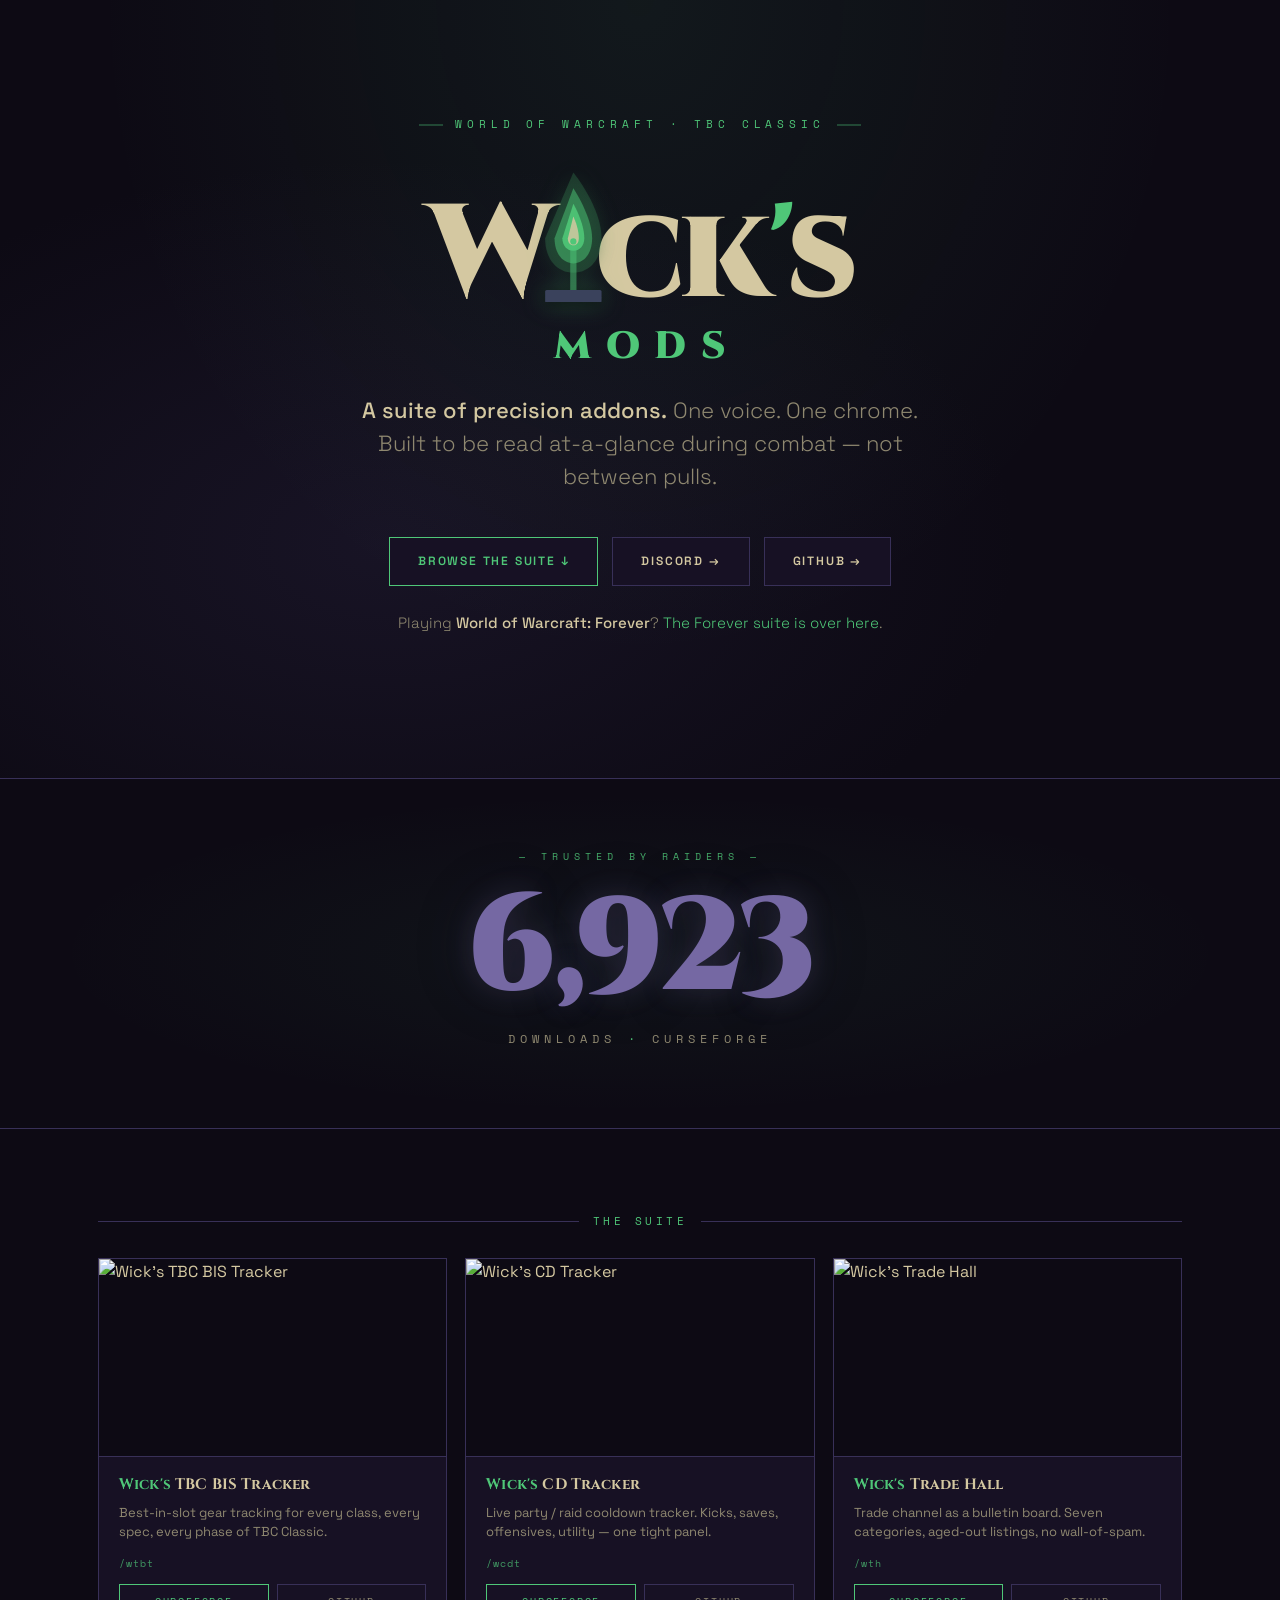
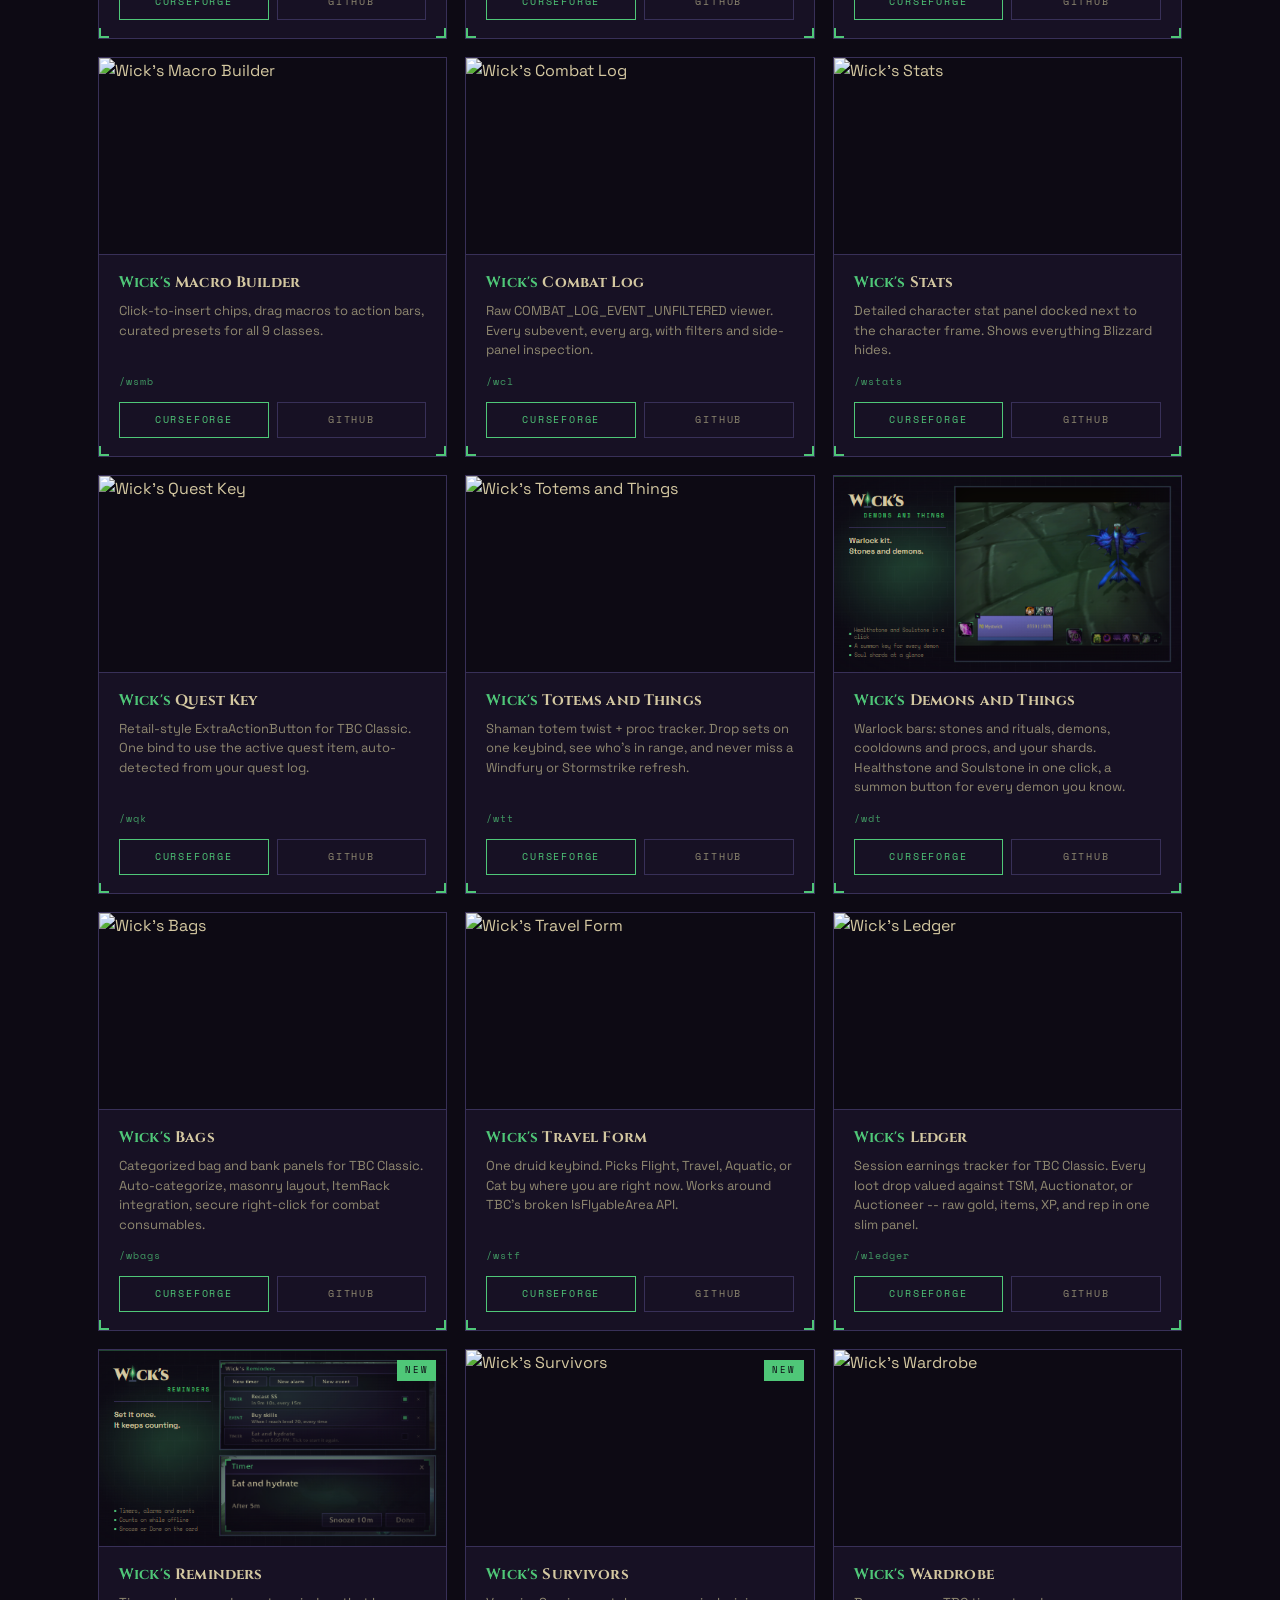
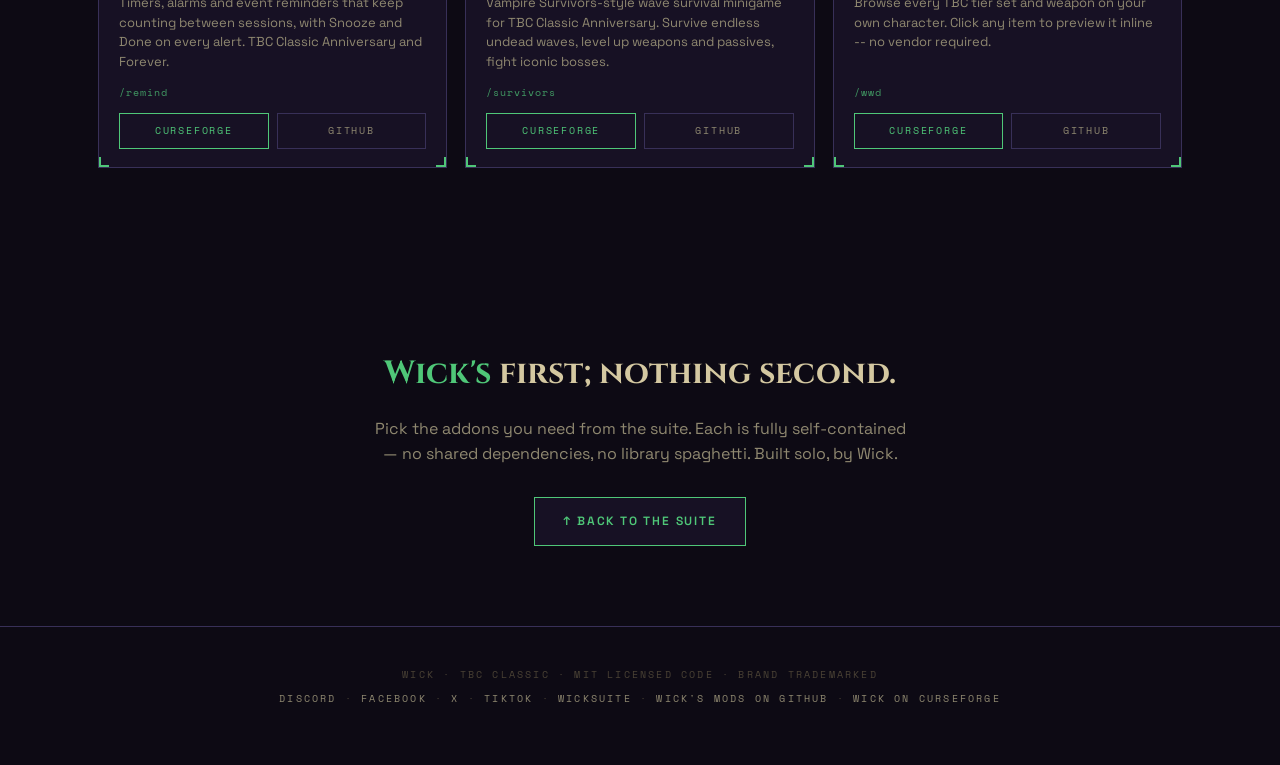
==== commit 74026bbc: "Refresh CF download stats + approval status" ====
--- a/tbc/index.html
+++ b/tbc/index.html
@@ -403,7 +403,7 @@
 <!-- STAT BAND ───────────────────────────────────────────── -->
 <section class="stat-band">
   <div class="stat-eyebrow">— Trusted by raiders —</div>
-  <div class="stat-number" id="total-downloads" data-default="6899">6899</div>
+  <div class="stat-number" id="total-downloads" data-default="6923">6923</div>
   <div class="stat-label">Downloads <span class="accent">·</span> CurseForge</div>
 </section>
 
